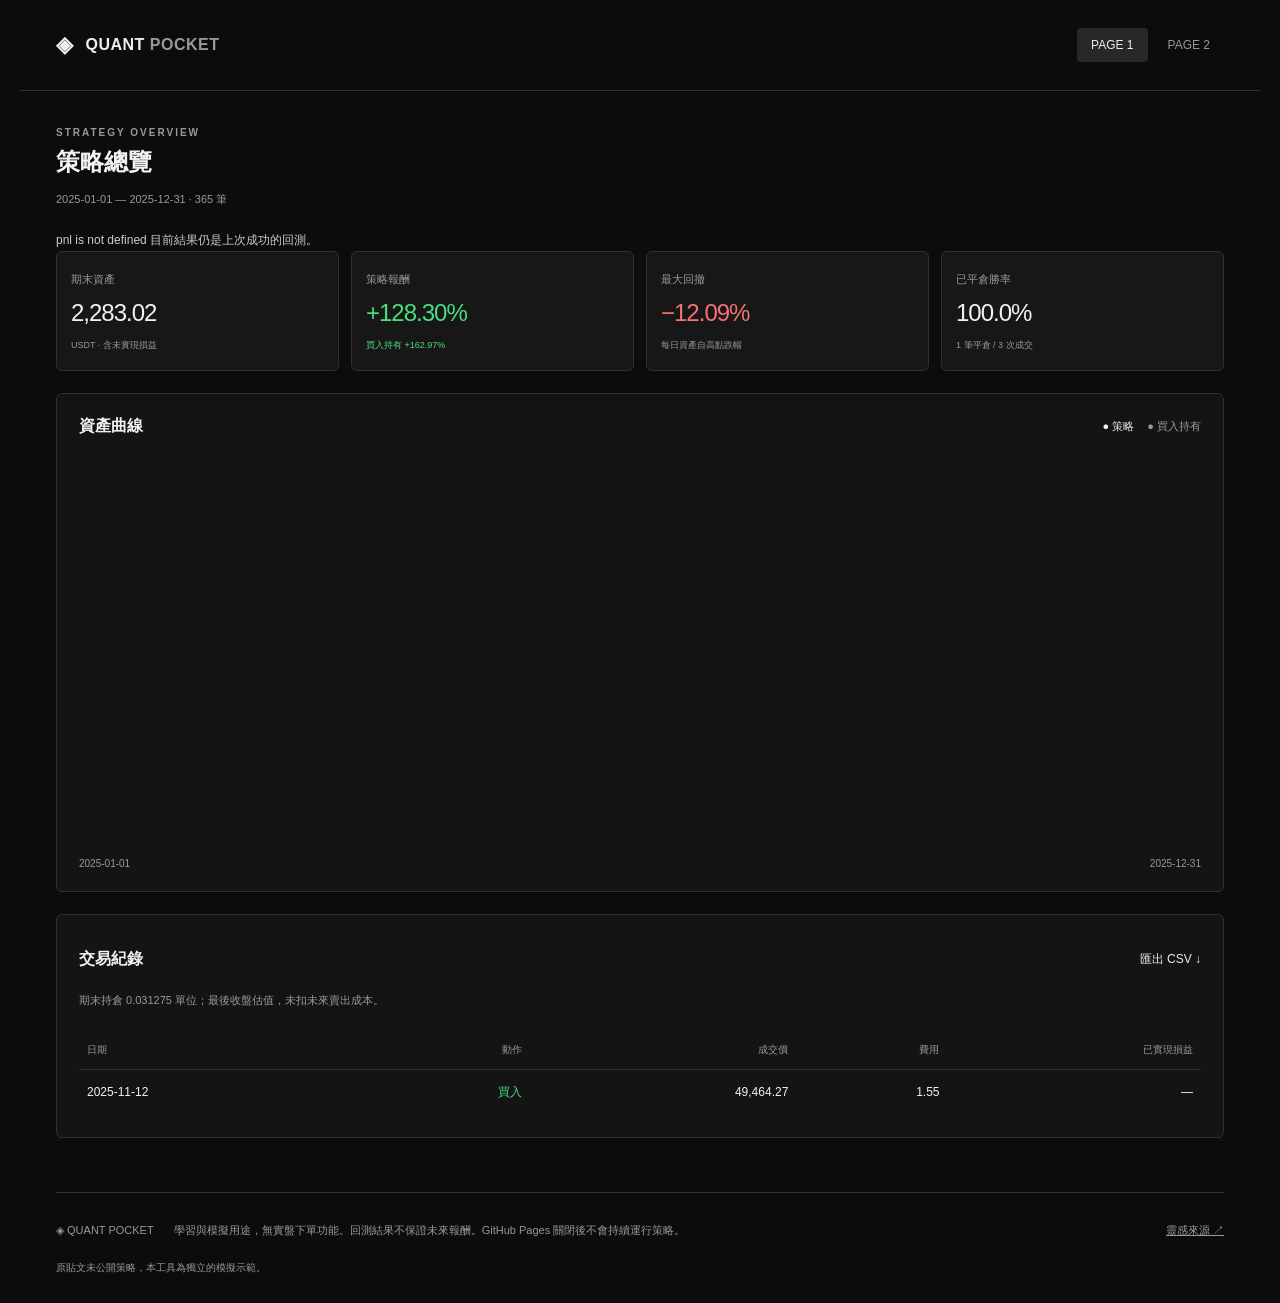
==== index.html @ 45d601e4 "fix" ====
<!doctype html>
<html lang="zh-Hant"><head><meta charset="utf-8"><meta name="viewport" content="width=device-width,initial-scale=1"><meta name="theme-color" content="#101916"><title>Quant Pocket｜口袋量化</title><link rel="stylesheet" href="style.css"><script defer src="engine.js"></script><script defer src="app.js"></script><script defer src="scanner.js"></script></head>
<body><header><a class="brand" href="./">◈ <span>QUANT<span class="muted"> POCKET</span></span></a><nav class="page-nav" aria-label="頁面導覽"><a href="#page1" id="nav-page1" aria-current="page">PAGE 1</a><a href="#page2" id="nav-page2">PAGE 2</a></nav></header><main><div class="workspace" id="page1"><section class="results" aria-label="回測結果"><div class="result-heading"><div><span class="eyebrow">STRATEGY OVERVIEW</span><h2>策略總覽</h2></div></div><p id="period" class="muted"></p><p id="error" role="alert"></p><div class="metrics"><article><span>期末資產</span><strong id="equity">—</strong><small>USDT · 含未實現損益</small></article><article><span>策略報酬</span><strong id="return">—</strong><small id="benchmark">持有報酬 —</small></article><article><span>最大回撤</span><strong id="drawdown">—</strong><small>每日資產自高點跌幅</small></article><article><span>已平倉勝率</span><strong id="winrate">—</strong><small id="tradecount">—</small></article></div><div class="panel chart-panel"><div class="section-title"><h2>資產曲線</h2><span class="legend">● 策略 <span class="muted">● 買入持有</span></span></div><svg id="chart" viewBox="0 0 800 280" role="img" aria-label="策略與買入持有資產比較"></svg><div class="chart-foot"><span id="startdate"></span><span id="enddate"></span></div></div><div class="panel trades-panel"><div class="section-title"><h2>交易紀錄</h2><button id="export" class="text-button">匯出 CSV ↓</button></div><p class="hint" id="position"></p><div class="table-scroll"><table><thead><tr><th>日期</th><th>動作</th><th>成交價</th><th>費用</th><th>已實現損益</th></tr></thead><tbody id="trades"></tbody></table></div></div></section></div><section id="page2" class="page-two" aria-label="策略監控" hidden><div class="panel monitor-panel"><div class="section-title"><h2>策略資訊</h2><span>PANEL 01</span></div><p class="hint" id="stats-period"></p><div class="metrics info-metrics"><article><span>累積盈虧</span><strong id="total-pnl">—</strong><small>USDT · 含未實現損益</small></article><article><span>策略勝率</span><strong id="strategy-winrate">—</strong><small id="closed-count">已平倉交易</small></article></div><p class="hint" id="realized-pnl"></p><div class="tp-grid"><article class="tp-card"><span>TP1 觸及率 · 2R</span><strong id="tp1">—</strong><small id="tp1-count">—</small><div class="tp-track"></div></article><article class="tp-card"><span>TP2 觸及率 · 3R</span><strong id="tp2">—</strong><small id="tp2-count">—</small><div class="tp-track"></div></article><article class="tp-card"><span>TP3 觸及率 · 4R</span><strong id="tp3">—</strong><small id="tp3-count">—</small><div class="tp-track"></div></article><article class="tp-card"><span>TP4 觸及率 · 5R</span><strong id="tp4">—</strong><small id="tp4-count">—</small><div class="tp-track"></div></article></div><p class="hint">合成示範回測 · 1R = 入場價的 2%。觸及率以已平倉交易為分母、持倉期間收盤價判定，為獨立觀察指標，不執行分批止盈或停損。</p></div><div class="panel monitor-panel"><div class="section-title"><h2>符合訊號的幣種</h2><button id="scan" class="text-button">重新掃描 ↻</button></div><p class="hint" id="scan-status" role="status">等待掃描 Binance USDT 永續合約</p><div class="signal-head"><span>幣種 / 方向</span><span>訊號時間</span><span>參考價格</span></div><div id="signals" class="empty-signals">正在等待掃描。</div><p class="hint">24 小時成交額前 20 名 · 日線 · 最新已收盤 K 線向上交叉。只讀取公開行情，不會下單。</p></div></section><footer><span>◈ QUANT POCKET</span><p>學習與模擬用途，無實盤下單功能。回測結果不保證未來報酬。GitHub Pages 關閉後不會持續運行策略。</p><a href="https://www.threads.com/@cengwei0529/post/DULY5-RD6R3" target="_blank" rel="noopener noreferrer">靈感來源 ↗</a><span>原貼文未公開策略，本工具為獨立的模擬示範。</span></footer></main></body></html>
---- style.css ----
:root{color-scheme:dark;--bg:#0c0c0c;--panel:#141414;--border:#303030;--text:#f2f2f2;--muted:#999999;--accent:#eeeeee;--profit:#4ade80;--loss:#f87171}*{box-sizing:border-box}body{margin:0;background:var(--bg);color:var(--text);font:14px 'DM Sans','Noto Sans TC',sans-serif}header{max-width:1240px;margin:auto;padding:28px 36px;display:flex;justify-content:space-between;border-bottom:1px solid var(--border);align-items:center}.brand{color:var(--accent);text-decoration:none;font-size:22px;display:flex;gap:12px;align-items:center;font-weight:700;letter-spacing:1px}.brand span{font-size:16px}.muted{color:var(--muted)}.badge{border:1px solid #404040;border-radius:30px;padding:6px 12px;font-size:11px;color:var(--accent);white-space:nowrap}main{max-width:1240px;margin:auto;padding:0 36px}.intro{padding:48px 0 36px}.eyebrow{font-size:10px;letter-spacing:2px;color:var(--accent);font-weight:600}h1{font-size:40px;line-height:1.4;letter-spacing:-1px;margin:14px 0}h1 br{display:none}.accent{color:var(--accent)}p{line-height:1.8}.intro p{color:var(--muted);margin:8px 0}.workspace{display:grid;grid-template-columns:minmax(0,1fr);gap:24px;align-items:start}.panel{background:var(--panel);border:1px solid var(--border);border-radius:14px}.settings{padding:22px}.section-title{display:flex;justify-content:space-between;align-items:center;gap:8px;margin-bottom:20px}h2{font-size:16px;margin:0;font-weight:600}.section-title>span{font-size:10px;color:var(--muted)}label{display:block;font-size:12px;color:#bbbbbb;margin-bottom:18px}input,select{width:100%;background:#111111;color:var(--text);border:1px solid #444444;border-radius:7px;padding:12px 10px;font:inherit;font-size:16px;margin-top:9px;min-height:46px}input:focus,select:focus,button:focus-visible,summary:focus-visible{outline:2px solid var(--accent);outline-offset:3px}.two{display:grid;grid-template-columns:1fr 1fr;gap:12px}button,.file-button,summary{cursor:pointer}button{font-family:inherit}.primary{width:100%;display:flex;justify-content:space-between;background:var(--accent);border:0;padding:15px;border-radius:8px;font-size:14px;font-weight:700;color:#111111}.primary:hover{background:#ffffff}.text-button{background:transparent;border:0;color:var(--accent);padding:12px 0;font-size:12px;min-height:44px}.file-row{display:flex;align-items:center;justify-content:space-between;gap:6px;margin-top:-8px}.file-button{margin:0;padding:12px 7px;border:1px dashed #555555;border-radius:6px;font-size:12px;color:var(--accent);position:relative}.file-button input{position:absolute;inset:0;opacity:0;margin:0;cursor:pointer}.hint{font-size:11px;color:var(--muted);margin:10px 0 20px}details{border-top:1px solid var(--border);padding-top:18px;margin-top:10px;font-size:12px;color:var(--muted)}summary{color:#dddddd;min-height:30px}#error{color:#cccccc;font-size:12px;margin:10px 0 0}.result-heading{display:flex;justify-content:space-between;align-items:center}.result-heading h2{font-size:24px;margin-top:7px}#period{font-size:11px;margin:12px 0 20px}.metrics{display:grid;grid-template-columns:repeat(4,minmax(0,1fr));gap:12px;margin-bottom:22px}.metrics article{padding:18px 14px;border:1px solid var(--border);border-radius:10px;background:#171717}.metrics article>span{font-size:11px;color:var(--muted)}strong{display:block;font-size:24px;letter-spacing:-1px;font-weight:500;margin:12px 0 8px;font-variant-numeric:tabular-nums}small{font-size:9px;color:var(--muted)}.positive{color:var(--profit)}.negative{color:var(--loss)}.chart-panel,.trades-panel{padding:22px;margin-bottom:22px}.legend{color:var(--accent)!important;letter-spacing:0;font-size:11px!important}.legend .muted{margin-left:10px}svg{width:100%;height:auto;overflow:visible;display:block}.chart-foot{display:flex;justify-content:space-between;color:var(--muted);font-size:10px;margin:8px 0 0}.table-scroll{overflow:auto;max-height:340px}table{width:100%;border-collapse:collapse;white-space:nowrap;text-align:right;font-size:12px}th{color:var(--muted);font-weight:400;font-size:10px;padding:12px 8px;background:var(--panel);position:sticky;top:0}td{border-top:1px solid var(--border);padding:14px 8px;font-variant-numeric:tabular-nums}th:first-child,td:first-child{text-align:left}.trades-panel .section-title{margin-bottom:0}footer{border-top:1px solid var(--border);margin-top:32px;padding:28px 0;color:var(--muted);font-size:11px;display:flex;gap:20px;align-items:center;flex-wrap:wrap}footer p{flex:1;min-width:240px;margin:0}footer a{color:var(--muted)}footer>span:last-child{width:100%;font-size:10px}@media(min-width:1000px){.settings{position:sticky;top:20px}}@media(max-width:1000px){.workspace{grid-template-columns:minmax(0,1fr)}.metrics{grid-template-columns:1fr 1fr}}@media(max-width:700px){header{padding:20px}main{padding:0 20px}.intro{padding:32px 0 24px}h1{font-size:30px}h1 br{display:block}.workspace{grid-template-columns:1fr;gap:28px}.settings{padding:20px}.intro p{font-size:12px}.metrics{gap:10px}.metrics article{padding:16px}.metrics strong{font-size:28px}.chart-panel,.trades-panel{padding:18px}.brand{font-size:20px}.brand span{font-size:13px}footer{gap:12px}small{font-size:10px}}

.workspace{margin-top:32px}

[hidden]{display:none!important}.page-nav{display:flex;gap:6px}.page-nav a{padding:10px 14px;color:var(--muted);text-decoration:none;border-radius:7px;font-size:12px;white-space:nowrap}.page-nav a[aria-current="page"]{background:#282828;color:var(--accent)}.page-two{margin-top:32px;display:grid;gap:24px}.monitor-panel{padding:24px}.info-metrics{grid-template-columns:1fr 1fr;margin-bottom:8px}.info-metrics strong{font-size:32px}.tp-grid{display:grid;grid-template-columns:repeat(4,minmax(0,1fr));gap:16px;margin-top:24px}.tp-card{padding:16px;background:#111111;border:1px solid var(--border);border-radius:9px}.tp-card>span{font-size:12px;color:var(--muted)}.tp-card small{font-size:11px}.tp-track{height:4px;background:#333333;border-radius:9px;margin-top:18px}.signal-head{display:grid;grid-template-columns:1fr 1fr 1fr;gap:12px;color:var(--muted);font-size:11px;border-block:1px solid var(--border);padding:16px 0}.signal-head span:last-child{text-align:right}.empty-signals{text-align:center;padding:32px 12px}.signal-icon{font-size:40px;color:var(--accent)}.empty-signals h3{font-size:15px;font-weight:500}.empty-signals p{font-size:12px;color:var(--muted)}@media(max-width:700px){header{gap:8px;flex-wrap:wrap}.page-nav a{padding:10px}.monitor-panel{padding:18px}.tp-grid{grid-template-columns:1fr 1fr;gap:10px}.info-metrics strong{font-size:26px}}

.signal-row{display:grid;grid-template-columns:1fr 1fr 1fr;gap:12px;padding:18px 0;border-bottom:1px solid var(--border);font-size:12px;text-align:left}.signal-row>span:last-child{text-align:right}.signal-row small{display:block;margin-top:6px}.text-button:disabled{opacity:.5;cursor:wait}

.panel,.metrics article,.tp-card{border-radius:6px}.page-nav a{border-radius:4px}.brand{letter-spacing:.5px}.eyebrow{color:var(--muted)}.signal-row .positive{color:var(--profit)}.signal-row .negative{color:var(--loss)}
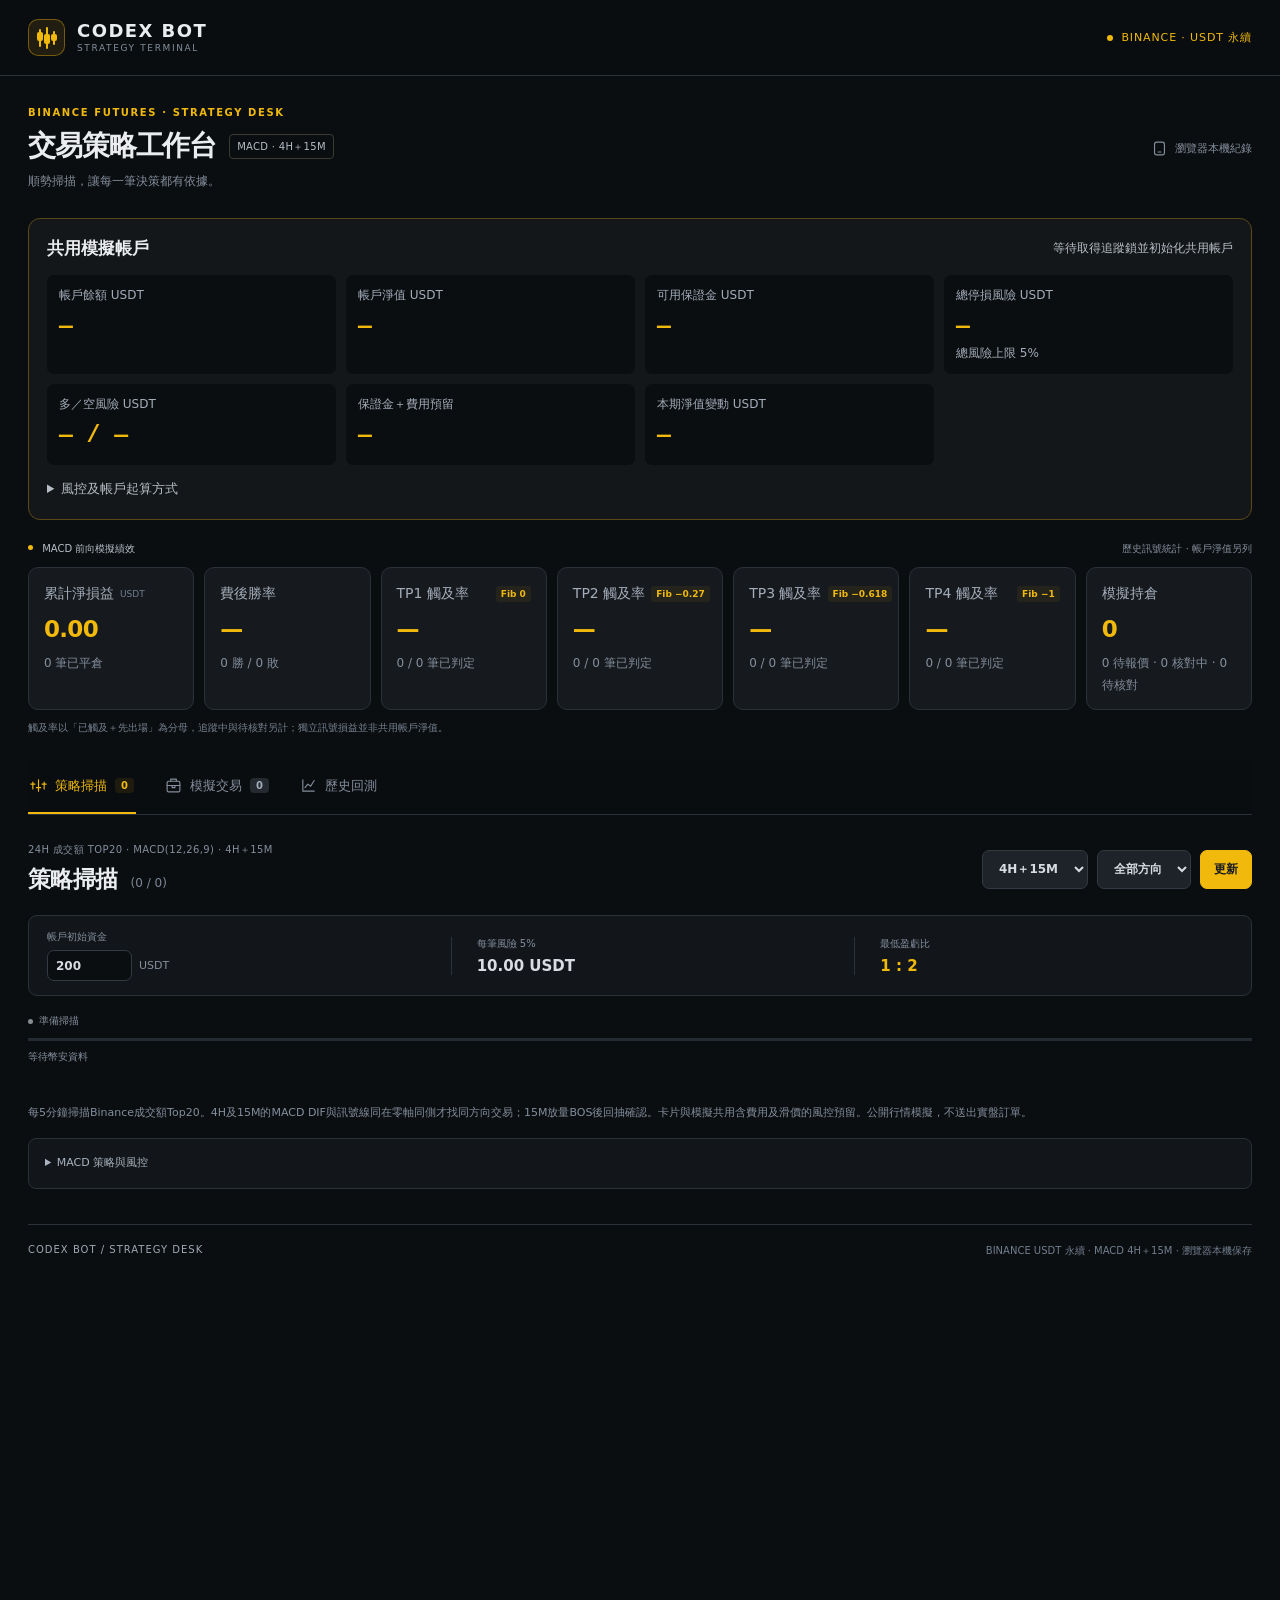
==== commit 340ec956: "fixxxxx" ====
--- a/index.html
+++ b/index.html
@@ -1,3 +1,13 @@
 <!doctype html>
-<html lang="zh-Hant"><head><meta charset="utf-8"><meta name="viewport" content="width=device-width,initial-scale=1"><meta name="theme-color" content="#101916"><title>Quant Pocket｜口袋量化</title><link rel="stylesheet" href="style.css"><script defer src="engine.js"></script><script defer src="app.js"></script><script defer src="scanner.js"></script></head>
-<body><header><a class="brand" href="./">◈ <span>QUANT<span class="muted"> POCKET</span></span></a><nav class="page-nav" aria-label="頁面導覽"><a href="#page1" id="nav-page1" aria-current="page">PAGE 1</a><a href="#page2" id="nav-page2">PAGE 2</a></nav></header><main><div class="workspace" id="page1"><section class="results" aria-label="回測結果"><div class="result-heading"><div><span class="eyebrow">STRATEGY OVERVIEW</span><h2>策略總覽</h2></div></div><p id="period" class="muted"></p><p id="error" role="alert"></p><div class="metrics"><article><span>期末資產</span><strong id="equity">—</strong><small>USDT · 含未實現損益</small></article><article><span>策略報酬</span><strong id="return">—</strong><small id="benchmark">持有報酬 —</small></article><article><span>最大回撤</span><strong id="drawdown">—</strong><small>每日資產自高點跌幅</small></article><article><span>已平倉勝率</span><strong id="winrate">—</strong><small id="tradecount">—</small></article></div><div class="panel chart-panel"><div class="section-title"><h2>資產曲線</h2><span class="legend">● 策略 <span class="muted">● 買入持有</span></span></div><svg id="chart" viewBox="0 0 800 280" role="img" aria-label="策略與買入持有資產比較"></svg><div class="chart-foot"><span id="startdate"></span><span id="enddate"></span></div></div><div class="panel trades-panel"><div class="section-title"><h2>交易紀錄</h2><button id="export" class="text-button">匯出 CSV ↓</button></div><p class="hint" id="position"></p><div class="table-scroll"><table><thead><tr><th>日期</th><th>動作</th><th>成交價</th><th>費用</th><th>已實現損益</th></tr></thead><tbody id="trades"></tbody></table></div></div></section></div><section id="page2" class="page-two" aria-label="策略監控" hidden><div class="panel monitor-panel"><div class="section-title"><h2>策略資訊</h2><span>PANEL 01</span></div><p class="hint" id="stats-period"></p><div class="metrics info-metrics"><article><span>累積盈虧</span><strong id="total-pnl">—</strong><small>USDT · 含未實現損益</small></article><article><span>策略勝率</span><strong id="strategy-winrate">—</strong><small id="closed-count">已平倉交易</small></article></div><p class="hint" id="realized-pnl"></p><div class="tp-grid"><article class="tp-card"><span>TP1 觸及率 · 2R</span><strong id="tp1">—</strong><small id="tp1-count">—</small><div class="tp-track"></div></article><article class="tp-card"><span>TP2 觸及率 · 3R</span><strong id="tp2">—</strong><small id="tp2-count">—</small><div class="tp-track"></div></article><article class="tp-card"><span>TP3 觸及率 · 4R</span><strong id="tp3">—</strong><small id="tp3-count">—</small><div class="tp-track"></div></article><article class="tp-card"><span>TP4 觸及率 · 5R</span><strong id="tp4">—</strong><small id="tp4-count">—</small><div class="tp-track"></div></article></div><p class="hint">合成示範回測 · 1R = 入場價的 2%。觸及率以已平倉交易為分母、持倉期間收盤價判定，為獨立觀察指標，不執行分批止盈或停損。</p></div><div class="panel monitor-panel"><div class="section-title"><h2>符合訊號的幣種</h2><button id="scan" class="text-button">重新掃描 ↻</button></div><p class="hint" id="scan-status" role="status">等待掃描 Binance USDT 永續合約</p><div class="signal-head"><span>幣種 / 方向</span><span>訊號時間</span><span>參考價格</span></div><div id="signals" class="empty-signals">正在等待掃描。</div><p class="hint">24 小時成交額前 20 名 · 日線 · 最新已收盤 K 線向上交叉。只讀取公開行情，不會下單。</p></div></section><footer><span>◈ QUANT POCKET</span><p>學習與模擬用途，無實盤下單功能。回測結果不保證未來報酬。GitHub Pages 關閉後不會持續運行策略。</p><a href="https://www.threads.com/@cengwei0529/post/DULY5-RD6R3" target="_blank" rel="noopener noreferrer">靈感來源 ↗</a><span>原貼文未公開策略，本工具為獨立的模擬示範。</span></footer></main></body></html>
+<html lang="zh-Hant">
+<head>
+  <meta charset="utf-8">
+  <meta name="viewport" content="width=device-width, initial-scale=1">
+  <meta http-equiv="refresh" content="0; url=site/index.html">
+  <title>Codex Bot</title>
+  <link rel="icon" type="image/svg+xml" href="site/favicon.svg?v=1">
+</head>
+<body>
+  <a href="site/index.html">開啟網站</a>
+</body>
+</html>
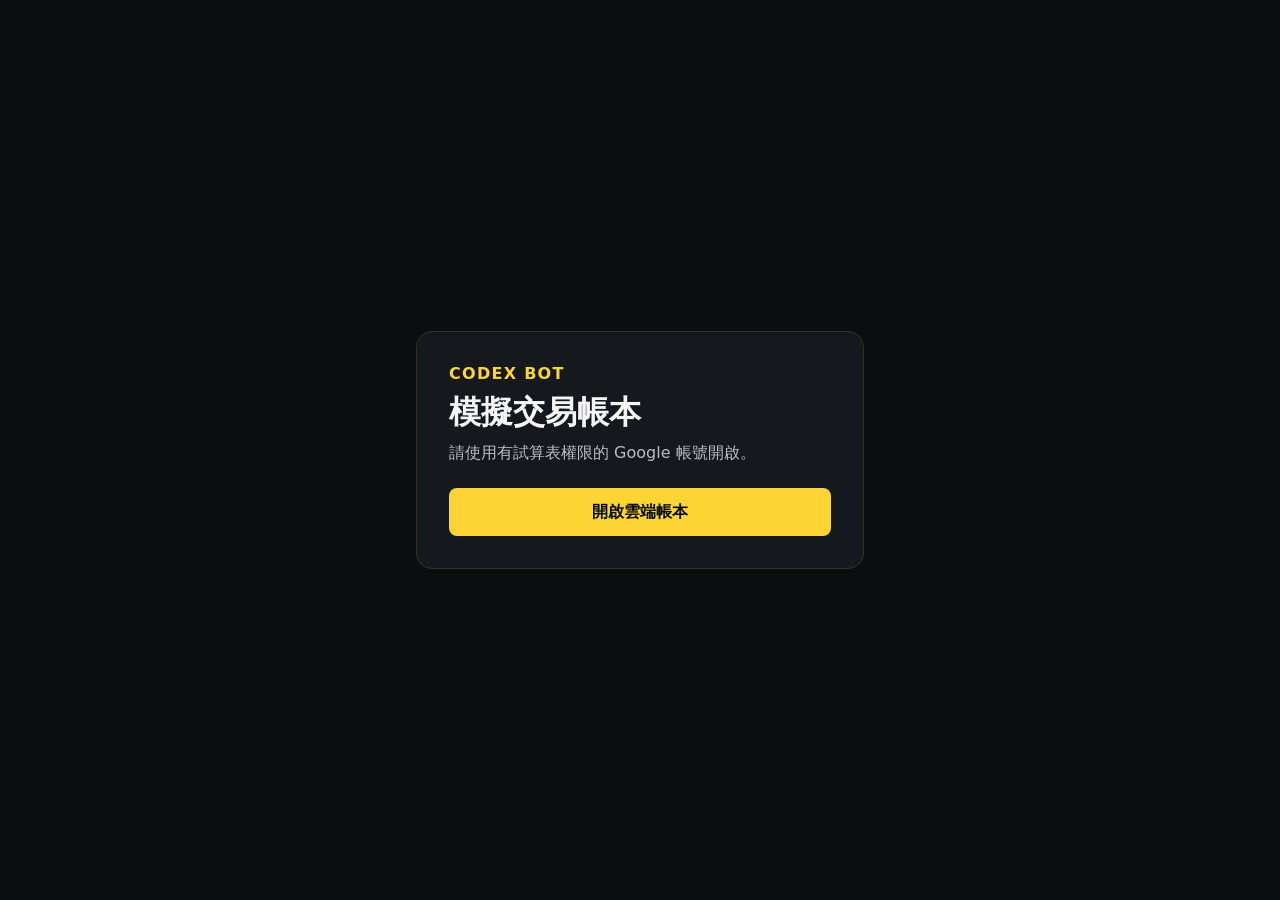
==== commit 132576f9: "new test" ====
--- a/index.html
+++ b/index.html
@@ -3,11 +3,54 @@
 <head>
   <meta charset="utf-8">
   <meta name="viewport" content="width=device-width, initial-scale=1">
-  <meta http-equiv="refresh" content="0; url=site/index.html">
-  <title>Codex Bot</title>
-  <link rel="icon" type="image/svg+xml" href="site/favicon.svg?v=1">
+  <title>Codex Bot｜模擬交易帳本</title>
+  <style>
+    :root {
+      color-scheme: dark;
+      font-family: system-ui, sans-serif;
+      background: #0b0e11;
+      color: #f5f5f5;
+    }
+    body {
+      min-height: 100svh;
+      margin: 0;
+      padding: 1.25rem;
+      box-sizing: border-box;
+      display: grid;
+      place-items: center;
+    }
+    main {
+      box-sizing: border-box;
+      width: min(100%, 28rem);
+      padding: 2rem;
+      border: 1px solid #38331d;
+      border-radius: 1rem;
+      background: #15191d;
+    }
+    .brand { color: #fcd535; font-weight: 700; letter-spacing: .08em; }
+    h1 { margin: .5rem 0; }
+    p { margin: 0; color: #b8bdc5; }
+    a {
+      display: block;
+      margin-top: 1.5rem;
+      padding: .85rem 1rem;
+      border-radius: .5rem;
+      background: #fcd535;
+      color: #0b0e11;
+      font-weight: 700;
+      text-align: center;
+      text-decoration: none;
+    }
+    a:hover { background: #ffe066; }
+    a:focus-visible { outline: 2px solid white; outline-offset: 4px; }
+  </style>
 </head>
 <body>
-  <a href="site/index.html">開啟網站</a>
+  <main>
+    <p class="brand">CODEX BOT</p>
+    <h1>模擬交易帳本</h1>
+    <p>請使用有試算表權限的 Google 帳號開啟。</p>
+    <a href="https://docs.google.com/spreadsheets/d/1IQA62q7jnxAuP8TYZj9KGnevfkuIpkaqLxsRMj3zBZE/edit?gid=64100#gid=64100">開啟雲端帳本</a>
+  </main>
 </body>
-</html>+</html>
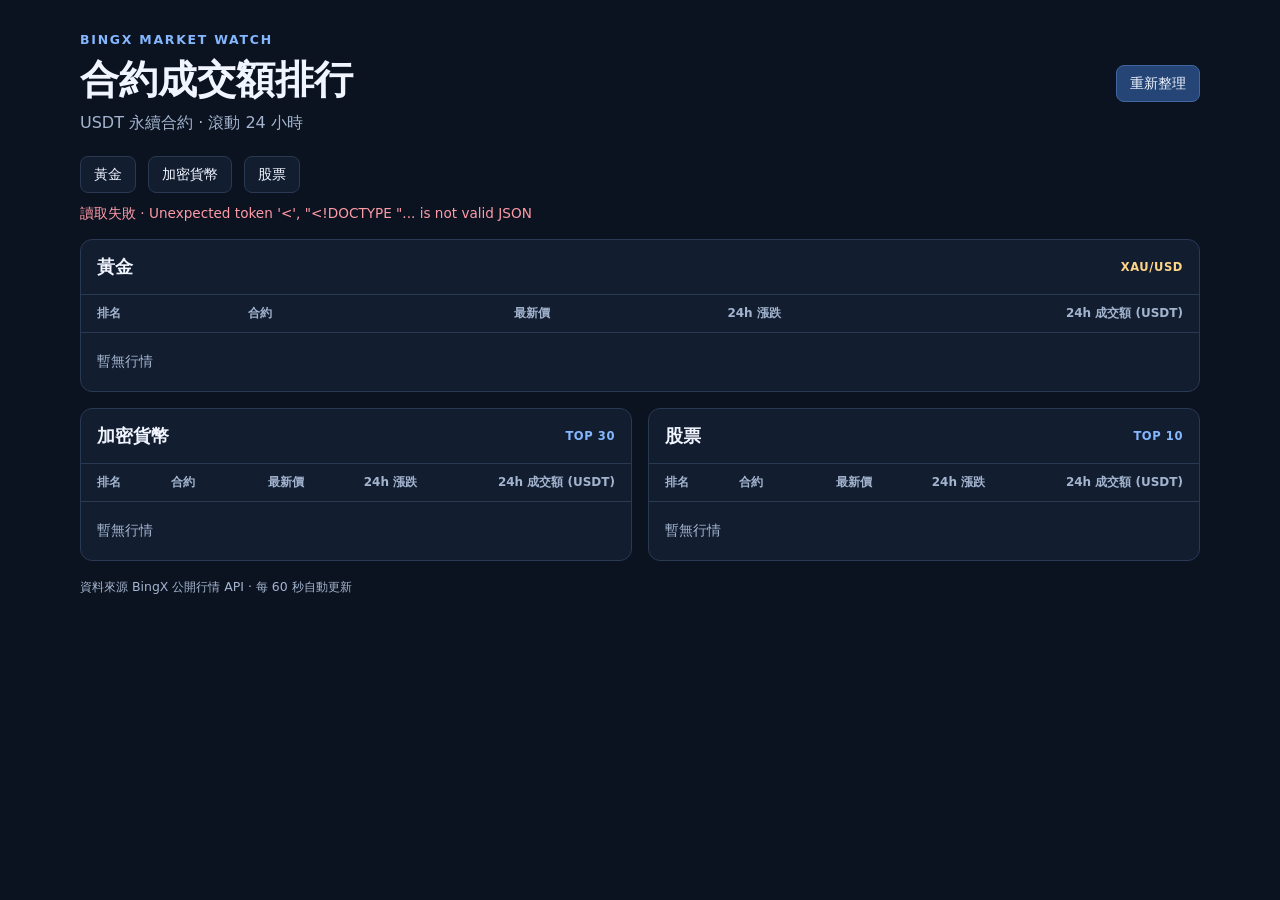
==== commit 08e6dca5: "new" ====
--- a/index.html
+++ b/index.html
@@ -3,54 +3,203 @@
 <head>
   <meta charset="utf-8">
   <meta name="viewport" content="width=device-width, initial-scale=1">
-  <title>Codex Bot｜模擬交易帳本</title>
+  <title>BingX｜合約成交額排行</title>
   <style>
     :root {
       color-scheme: dark;
-      font-family: system-ui, sans-serif;
-      background: #0b0e11;
-      color: #f5f5f5;
-    }
-    body {
-      min-height: 100svh;
-      margin: 0;
-      padding: 1.25rem;
-      box-sizing: border-box;
-      display: grid;
-      place-items: center;
-    }
-    main {
-      box-sizing: border-box;
-      width: min(100%, 28rem);
-      padding: 2rem;
-      border: 1px solid #38331d;
-      border-radius: 1rem;
-      background: #15191d;
-    }
-    .brand { color: #fcd535; font-weight: 700; letter-spacing: .08em; }
-    h1 { margin: .5rem 0; }
-    p { margin: 0; color: #b8bdc5; }
-    a {
-      display: block;
-      margin-top: 1.5rem;
-      padding: .85rem 1rem;
-      border-radius: .5rem;
-      background: #fcd535;
-      color: #0b0e11;
-      font-weight: 700;
-      text-align: center;
+      font-family: system-ui, "Microsoft JhengHei", sans-serif;
+      background: #0b1220;
+      color: #f0f5ff;
+      --panel: #121d30;
+      --line: #2a3952;
+      --muted: #a3b4ce;
+      --accent: #85b7ff;
+      --up: #67e2ad;
+      --down: #ff9ba7;
+    }
+    * { box-sizing: border-box; }
+    body { margin: 0; }
+    main { width: min(100% - 32px, 1120px); margin: 0 auto; padding: 32px 0 48px; }
+    header, .section-head, nav { display: flex; align-items: center; gap: 12px; flex-wrap: wrap; }
+    header, .section-head { justify-content: space-between; }
+    .brand { color: var(--accent); font-size: .78rem; font-weight: 800; letter-spacing: .14em; }
+    h1 { margin: 6px 0; font-size: clamp(1.65rem, 5vw, 2.45rem); }
+    h2 { margin: 0; font-size: 1.12rem; }
+    p { margin: 0; }
+    .muted, th { color: var(--muted); }
+    button, nav a {
+      border: 1px solid var(--line);
+      border-radius: 8px;
+      background: var(--panel);
+      color: inherit;
+      padding: 8px 13px;
       text-decoration: none;
-    }
-    a:hover { background: #ffe066; }
-    a:focus-visible { outline: 2px solid white; outline-offset: 4px; }
+      font: inherit;
+      font-size: .88rem;
+    }
+    button { cursor: pointer; background: #244576; border-color: #4266a0; }
+    button:hover, nav a:hover { border-color: var(--accent); }
+    button:disabled { opacity: .65; cursor: wait; }
+    nav { margin: 22px 0 12px; }
+    #status { min-height: 1.5em; font-size: .85rem; }
+    #status.error { color: var(--down); }
+    .boards { display: grid; gap: 16px; margin-top: 14px; }
+    section { min-width: 0; background: var(--panel); border: 1px solid var(--line); border-radius: 12px; }
+    .section-head { padding: 15px 16px; border-bottom: 1px solid var(--line); }
+    .badge { font-size: .72rem; font-weight: 700; color: var(--accent); letter-spacing: .05em; }
+    #gold .badge { color: #ffd588; }
+    .scroll { overflow-x: auto; }
+    table { width: 100%; border-collapse: collapse; font-variant-numeric: tabular-nums; white-space: nowrap; }
+    th, td { padding: 10px clamp(7px, 2vw, 16px); text-align: right; }
+    th { font-size: .75rem; font-weight: 600; }
+    td { font-size: .86rem; border-top: 1px solid var(--line); }
+    tbody tr:hover { background: #1b2a42; }
+    th:first-child, td:first-child, th:nth-child(2), td:nth-child(2) { text-align: left; }
+    td:first-child { color: var(--muted); width: 1%; }
+    td:nth-child(2), td:last-child { font-weight: 700; }
+    td small { display: block; margin-top: 2px; font-size: .7rem; font-weight: 400; color: var(--muted); }
+    td.empty { padding: 20px 16px; font-weight: 400; }
+    .up { color: var(--up); }
+    .down { color: var(--down); }
+    footer { margin-top: 18px; font-size: .78rem; color: var(--muted); }
+    @media (min-width: 1050px) {
+      .boards { grid-template-columns: 1fr 1fr; align-items: start; }
+      #gold { grid-column: 1 / -1; }
+    }
   </style>
 </head>
 <body>
   <main>
-    <p class="brand">CODEX BOT</p>
-    <h1>模擬交易帳本</h1>
-    <p>請使用有試算表權限的 Google 帳號開啟。</p>
-    <a href="https://docs.google.com/spreadsheets/d/1IQA62q7jnxAuP8TYZj9KGnevfkuIpkaqLxsRMj3zBZE/edit?gid=64100#gid=64100">開啟雲端帳本</a>
+    <header>
+      <div>
+        <div class="brand">BINGX MARKET WATCH</div>
+        <h1>合約成交額排行</h1>
+        <p class="muted">USDT 永續合約 · 滾動 24 小時</p>
+      </div>
+      <button id="refresh" type="button">重新整理</button>
+    </header>
+    <nav aria-label="榜單導覽">
+      <a href="#gold">黃金</a>
+      <a href="#crypto">加密貨幣</a>
+      <a href="#stocks">股票</a>
+    </nav>
+    <p id="status" class="muted" role="status">正在連線 BingX…</p>
+    <div id="boards" class="boards"></div>
+    <footer>資料來源 BingX 公開行情 API · 每 60 秒自動更新</footer>
   </main>
+
+  <script>
+    const markets = [
+      { id: 'gold', label: '黃金', badge: 'XAU/USD', limit: 1 },
+      { id: 'crypto', label: '加密貨幣', badge: 'TOP 30', limit: 30 },
+      { id: 'stocks', label: '股票', badge: 'TOP 10', limit: 10 },
+    ];
+    const goldSymbol = 'NCCOGOLD2USD-USDT';
+    const status = document.querySelector('#status');
+    const refreshButton = document.querySelector('#refresh');
+    const amountFormat = new Intl.NumberFormat('zh-TW', { maximumFractionDigits: 2 });
+    const priceFormat = new Intl.NumberFormat('zh-TW', { maximumSignificantDigits: 10 });
+    const changeFormat = new Intl.NumberFormat('zh-TW', {
+      style: 'percent', signDisplay: 'exceptZero', minimumFractionDigits: 2, maximumFractionDigits: 2,
+    });
+    const timeFormat = new Intl.DateTimeFormat('zh-TW', { timeStyle: 'medium' });
+    let lastUpdate;
+
+    for (const { id, label, badge } of markets) {
+      document.querySelector('#boards').insertAdjacentHTML('beforeend', `
+        <section id="${id}" aria-labelledby="${id}-title">
+          <div class="section-head"><h2 id="${id}-title">${label}</h2><span class="badge">${badge}</span></div>
+          <div class="scroll" tabindex="0" role="region" aria-labelledby="${id}-title">
+            <table aria-labelledby="${id}-title">
+              <thead><tr><th scope="col">排名</th><th scope="col">合約</th><th scope="col">最新價</th><th scope="col">24h 漲跌</th><th scope="col" aria-sort="descending">24h 成交額 (USDT)</th></tr></thead>
+              <tbody><tr><td class="empty" colspan="5">等待行情…</td></tr></tbody>
+            </table>
+          </div>
+        </section>`);
+    }
+
+    function number(value) {
+      return value == null || String(value).trim() === '' ? NaN : Number(value);
+    }
+
+    function selectMarkets({ quotes, classifications }) {
+      const types = new Map(classifications.map(({ symbol, contractType }) => [symbol, contractType]));
+      const groups = { gold: [], crypto: [], stocks: [] };
+      for (const quote of quotes) {
+        const { symbol } = quote;
+        const turnover = number(quote.quoteVolume);
+        if (typeof symbol !== 'string' || !symbol.endsWith('-USDT') || !Number.isFinite(turnover) || turnover < 0) continue;
+
+        const type = types.get(symbol);
+        const row = { ...quote, turnover };
+        if (symbol === goldSymbol) groups.gold.push(row);
+        else if (type === 'nonCryptoStock') groups.stocks.push(row);
+        else if (!type && !/^(?:NCCO|NCFX|NCSK|NCSI)/.test(symbol)) groups.crypto.push(row);
+      }
+      return groups;
+    }
+
+    function renderMarket({ id, limit }, quotes) {
+      const body = document.querySelector(`#${id} tbody`);
+      body.replaceChildren();
+      const ranked = quotes.sort((a, b) => b.turnover - a.turnover || a.symbol.localeCompare(b.symbol)).slice(0, limit);
+      if (!ranked.length) {
+        const cell = body.insertRow().insertCell();
+        cell.colSpan = 5;
+        cell.className = 'empty';
+        cell.textContent = '目前沒有行情';
+      }
+
+      ranked.forEach((quote, index) => {
+        const row = body.insertRow();
+        const price = number(quote.lastPrice);
+        const change = number(quote.priceChangePercent);
+        const name = id === 'gold' ? 'XAU/USD' : quote.symbol.replace(/^NCSK(.+)2USD-USDT$/, '$1');
+        row.insertCell().textContent = index + 1;
+        const contract = row.insertCell();
+        contract.textContent = name;
+        if (name !== quote.symbol) {
+          const code = document.createElement('small');
+          code.textContent = quote.symbol;
+          contract.append(code);
+        }
+        row.insertCell().textContent = Number.isFinite(price) ? priceFormat.format(price) : '—';
+        const changeCell = row.insertCell();
+        changeCell.textContent = Number.isFinite(change) ? changeFormat.format(change / 100) : '—';
+        if (change > 0) changeCell.classList.add('up');
+        if (change < 0) changeCell.classList.add('down');
+        row.insertCell().textContent = amountFormat.format(quote.turnover);
+      });
+    }
+
+    async function refresh() {
+      if (refreshButton.disabled) return;
+      refreshButton.disabled = true;
+      status.classList.remove('error');
+      status.textContent = '正在更新 BingX 行情…';
+      try {
+        if (location.protocol === 'file:') throw new Error('請用 node serve.cjs 啟動，再開啟 http://127.0.0.1:8765/');
+        const response = await fetch('/api/markets');
+        const data = await response.json();
+        if (!response.ok) throw new Error(data.error || `HTTP ${response.status}`);
+        const groups = selectMarkets(data);
+        for (const market of markets) renderMarket(market, groups[market.id]);
+        lastUpdate = timeFormat.format(data.fetchedAt);
+        status.textContent = `最後更新 ${lastUpdate}`;
+      } catch (error) {
+        status.classList.add('error');
+        status.textContent = `讀取失敗 · ${error.message}${lastUpdate ? ` · 上次更新 ${lastUpdate}` : ''}`;
+        if (!lastUpdate) {
+          for (const cell of document.querySelectorAll('td.empty')) cell.textContent = '暫無行情';
+        }
+      } finally {
+        refreshButton.disabled = false;
+      }
+    }
+
+    refreshButton.addEventListener('click', refresh);
+    refresh();
+    if (location.protocol !== 'file:') setInterval(refresh, 60000);
+  </script>
 </body>
 </html>
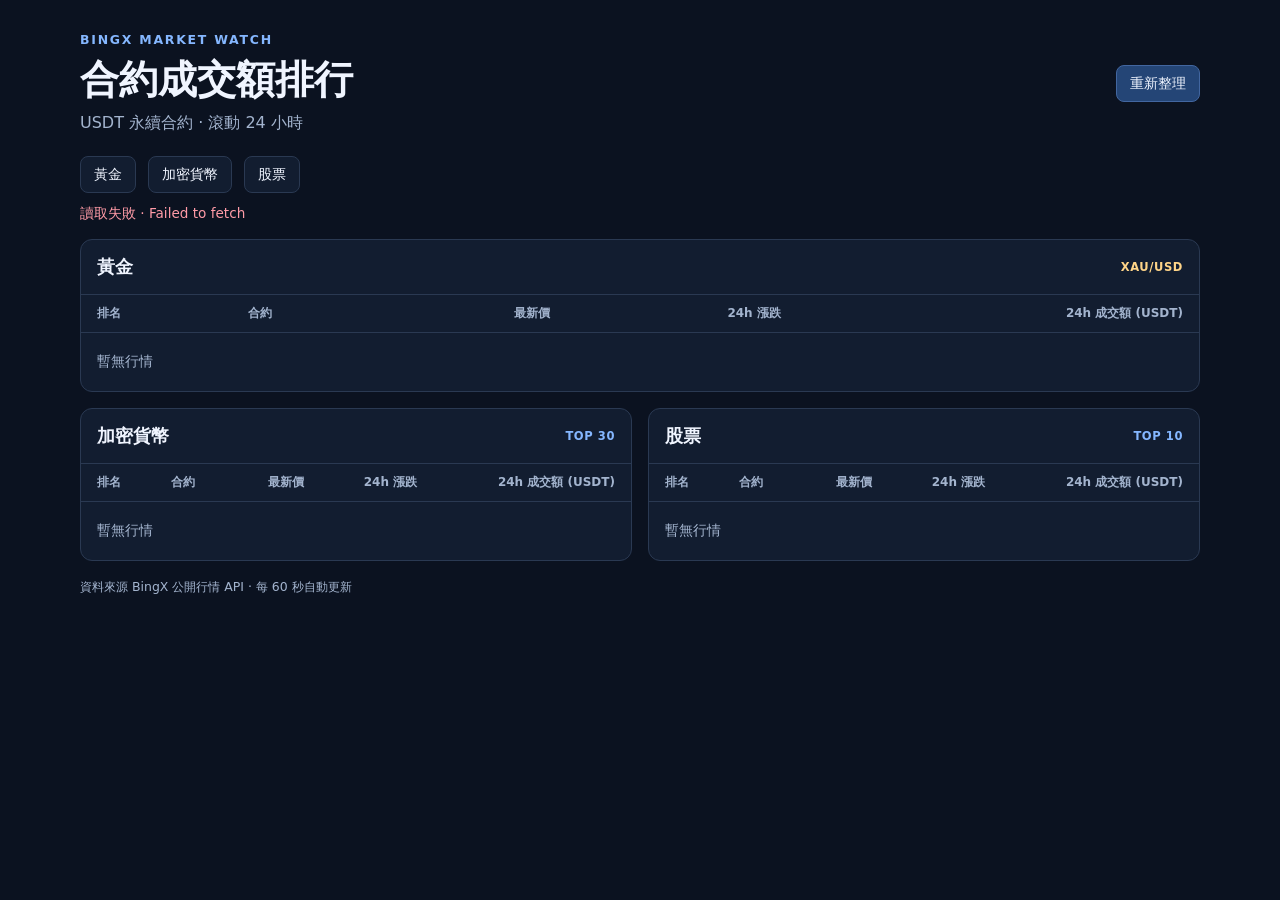
==== commit 514c3b47: "update index" ====
--- a/index.html
+++ b/index.html
@@ -178,8 +178,7 @@
       status.classList.remove('error');
       status.textContent = '正在更新 BingX 行情…';
       try {
-        if (location.protocol === 'file:') throw new Error('請用 node serve.cjs 啟動，再開啟 http://127.0.0.1:8765/');
-        const response = await fetch('/api/markets');
+        const response = await fetch('https://bingx-markets.ootdacc519.workers.dev/api/markets');
         const data = await response.json();
         if (!response.ok) throw new Error(data.error || `HTTP ${response.status}`);
         const groups = selectMarkets(data);
@@ -199,7 +198,7 @@
 
     refreshButton.addEventListener('click', refresh);
     refresh();
-    if (location.protocol !== 'file:') setInterval(refresh, 60000);
+    setInterval(refresh, 60000);
   </script>
 </body>
 </html>
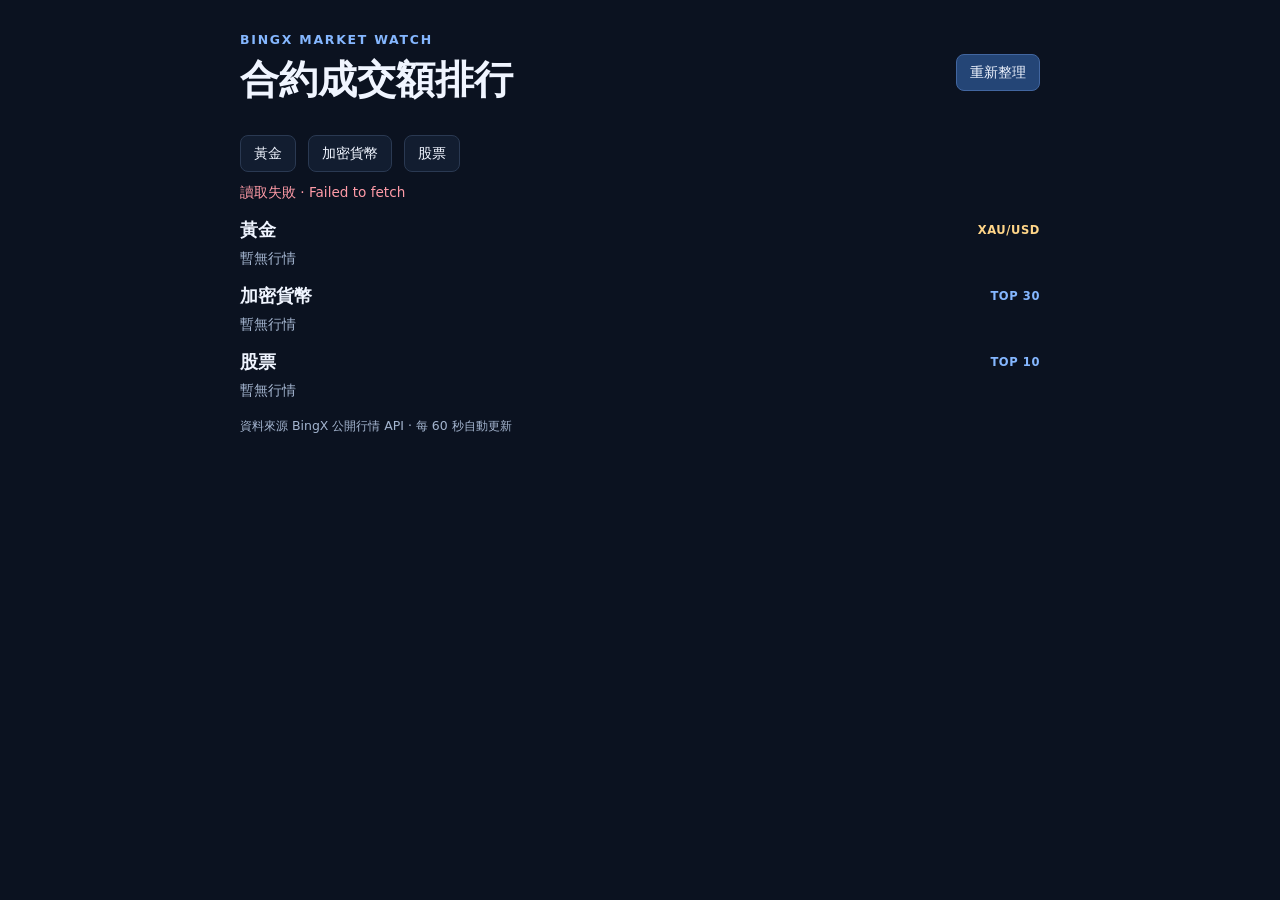
==== commit 1734081f: "fix index" ====
--- a/index.html
+++ b/index.html
@@ -19,14 +19,14 @@
     }
     * { box-sizing: border-box; }
     body { margin: 0; }
-    main { width: min(100% - 32px, 1120px); margin: 0 auto; padding: 32px 0 48px; }
+    main { width: min(100% - 24px, 800px); margin: 0 auto; padding: 32px 0 48px; }
     header, .section-head, nav { display: flex; align-items: center; gap: 12px; flex-wrap: wrap; }
     header, .section-head { justify-content: space-between; }
     .brand { color: var(--accent); font-size: .78rem; font-weight: 800; letter-spacing: .14em; }
     h1 { margin: 6px 0; font-size: clamp(1.65rem, 5vw, 2.45rem); }
     h2 { margin: 0; font-size: 1.12rem; }
     p { margin: 0; }
-    .muted, th { color: var(--muted); }
+    .muted { color: var(--muted); }
     button, nav a {
       border: 1px solid var(--line);
       border-radius: 8px;
@@ -44,28 +44,50 @@
     #status { min-height: 1.5em; font-size: .85rem; }
     #status.error { color: var(--down); }
     .boards { display: grid; gap: 16px; margin-top: 14px; }
-    section { min-width: 0; background: var(--panel); border: 1px solid var(--line); border-radius: 12px; }
-    .section-head { padding: 15px 16px; border-bottom: 1px solid var(--line); }
+    section { min-width: 0; }
+    .section-head { margin-bottom: 8px; }
     .badge { font-size: .72rem; font-weight: 700; color: var(--accent); letter-spacing: .05em; }
     #gold .badge { color: #ffd588; }
-    .scroll { overflow-x: auto; }
-    table { width: 100%; border-collapse: collapse; font-variant-numeric: tabular-nums; white-space: nowrap; }
-    th, td { padding: 10px clamp(7px, 2vw, 16px); text-align: right; }
-    th { font-size: .75rem; font-weight: 600; }
-    td { font-size: .86rem; border-top: 1px solid var(--line); }
-    tbody tr:hover { background: #1b2a42; }
-    th:first-child, td:first-child, th:nth-child(2), td:nth-child(2) { text-align: left; }
-    td:first-child { color: var(--muted); width: 1%; }
-    td:nth-child(2), td:last-child { font-weight: 700; }
-    td small { display: block; margin-top: 2px; font-size: .7rem; font-weight: 400; color: var(--muted); }
-    td.empty { padding: 20px 16px; font-weight: 400; }
+    .cards {
+      display: grid;
+      grid-template-columns: repeat(2, minmax(0, 1fr));
+      gap: 8px;
+      list-style: none;
+      margin: 0;
+      padding: 0;
+    }
+    .card {
+      min-width: 0;
+      padding: 8px 10px;
+      border: 1px solid var(--line);
+      border-radius: 10px;
+      background: var(--panel);
+      font-variant-numeric: tabular-nums;
+      line-height: 1.3;
+      overflow-wrap: anywhere;
+    }
+    .card-title {
+      display: flex;
+      align-items: baseline;
+      gap: 5px;
+      margin: 0;
+      font-size: .86rem;
+    }
+    .rank { flex: none; color: var(--accent); font-size: .71rem; }
+    .metrics { display: grid; gap: 2px; margin: 5px 0 0; }
+    .metrics > div {
+      display: flex;
+      flex-wrap: wrap;
+      justify-content: space-between;
+      align-items: baseline;
+      gap: 0 5px;
+    }
+    .metrics dt { color: var(--muted); font-size: .68rem; }
+    .metrics dd { min-width: 0; margin: 0 0 0 auto; text-align: right; font-size: .78rem; font-weight: 650; }
+    .empty { color: var(--muted); font-size: .85rem; }
     .up { color: var(--up); }
     .down { color: var(--down); }
     footer { margin-top: 18px; font-size: .78rem; color: var(--muted); }
-    @media (min-width: 1050px) {
-      .boards { grid-template-columns: 1fr 1fr; align-items: start; }
-      #gold { grid-column: 1 / -1; }
-    }
   </style>
 </head>
 <body>
@@ -74,7 +96,6 @@
       <div>
         <div class="brand">BINGX MARKET WATCH</div>
         <h1>合約成交額排行</h1>
-        <p class="muted">USDT 永續合約 · 滾動 24 小時</p>
       </div>
       <button id="refresh" type="button">重新整理</button>
     </header>
@@ -88,6 +109,16 @@
     <footer>資料來源 BingX 公開行情 API · 每 60 秒自動更新</footer>
   </main>
 
+  <template id="quote-card">
+    <li class="card">
+      <h3 class="card-title"><span class="rank" aria-hidden="true"></span><span class="contract-name"></span></h3>
+      <dl class="metrics">
+        <div><dt>最新價</dt><dd class="price"></dd></div>
+        <div><dt>24h 漲跌</dt><dd class="change"></dd></div>
+      </dl>
+    </li>
+  </template>
+
   <script>
     const markets = [
       { id: 'gold', label: '黃金', badge: 'XAU/USD', limit: 1 },
@@ -97,7 +128,7 @@
     const goldSymbol = 'NCCOGOLD2USD-USDT';
     const status = document.querySelector('#status');
     const refreshButton = document.querySelector('#refresh');
-    const amountFormat = new Intl.NumberFormat('zh-TW', { maximumFractionDigits: 2 });
+    const cardTemplate = document.querySelector('#quote-card');
     const priceFormat = new Intl.NumberFormat('zh-TW', { maximumSignificantDigits: 10 });
     const changeFormat = new Intl.NumberFormat('zh-TW', {
       style: 'percent', signDisplay: 'exceptZero', minimumFractionDigits: 2, maximumFractionDigits: 2,
@@ -109,12 +140,8 @@
       document.querySelector('#boards').insertAdjacentHTML('beforeend', `
         <section id="${id}" aria-labelledby="${id}-title">
           <div class="section-head"><h2 id="${id}-title">${label}</h2><span class="badge">${badge}</span></div>
-          <div class="scroll" tabindex="0" role="region" aria-labelledby="${id}-title">
-            <table aria-labelledby="${id}-title">
-              <thead><tr><th scope="col">排名</th><th scope="col">合約</th><th scope="col">最新價</th><th scope="col">24h 漲跌</th><th scope="col" aria-sort="descending">24h 成交額 (USDT)</th></tr></thead>
-              <tbody><tr><td class="empty" colspan="5">等待行情…</td></tr></tbody>
-            </table>
-          </div>
+          <p class="empty">等待行情…</p>
+          <ol class="cards" role="list" aria-labelledby="${id}-title"></ol>
         </section>`);
     }
 
@@ -140,36 +167,28 @@
     }
 
     function renderMarket({ id, limit }, quotes) {
-      const body = document.querySelector(`#${id} tbody`);
-      body.replaceChildren();
+      const board = document.getElementById(id);
       const ranked = quotes.sort((a, b) => b.turnover - a.turnover || a.symbol.localeCompare(b.symbol)).slice(0, limit);
-      if (!ranked.length) {
-        const cell = body.insertRow().insertCell();
-        cell.colSpan = 5;
-        cell.className = 'empty';
-        cell.textContent = '目前沒有行情';
-      }
-
+      const empty = board.querySelector('.empty');
+      empty.hidden = ranked.length > 0;
+      empty.textContent = '目前沒有行情';
+
+      const cards = document.createDocumentFragment();
       ranked.forEach((quote, index) => {
-        const row = body.insertRow();
+        const card = cardTemplate.content.cloneNode(true);
         const price = number(quote.lastPrice);
         const change = number(quote.priceChangePercent);
         const name = id === 'gold' ? 'XAU/USD' : quote.symbol.replace(/^NCSK(.+)2USD-USDT$/, '$1');
-        row.insertCell().textContent = index + 1;
-        const contract = row.insertCell();
-        contract.textContent = name;
-        if (name !== quote.symbol) {
-          const code = document.createElement('small');
-          code.textContent = quote.symbol;
-          contract.append(code);
-        }
-        row.insertCell().textContent = Number.isFinite(price) ? priceFormat.format(price) : '—';
-        const changeCell = row.insertCell();
-        changeCell.textContent = Number.isFinite(change) ? changeFormat.format(change / 100) : '—';
-        if (change > 0) changeCell.classList.add('up');
-        if (change < 0) changeCell.classList.add('down');
-        row.insertCell().textContent = amountFormat.format(quote.turnover);
+        card.querySelector('.rank').textContent = `#${index + 1}`;
+        card.querySelector('.contract-name').textContent = name;
+        card.querySelector('.price').textContent = Number.isFinite(price) ? priceFormat.format(price) : '—';
+        const changeValue = card.querySelector('.change');
+        changeValue.textContent = Number.isFinite(change) ? changeFormat.format(change / 100) : '—';
+        if (change > 0) changeValue.classList.add('up');
+        if (change < 0) changeValue.classList.add('down');
+        cards.append(card);
       });
+      board.querySelector('.cards').replaceChildren(cards);
     }
 
     async function refresh() {
@@ -189,7 +208,7 @@
         status.classList.add('error');
         status.textContent = `讀取失敗 · ${error.message}${lastUpdate ? ` · 上次更新 ${lastUpdate}` : ''}`;
         if (!lastUpdate) {
-          for (const cell of document.querySelectorAll('td.empty')) cell.textContent = '暫無行情';
+          for (const message of document.querySelectorAll('.empty')) message.textContent = '暫無行情';
         }
       } finally {
         refreshButton.disabled = false;
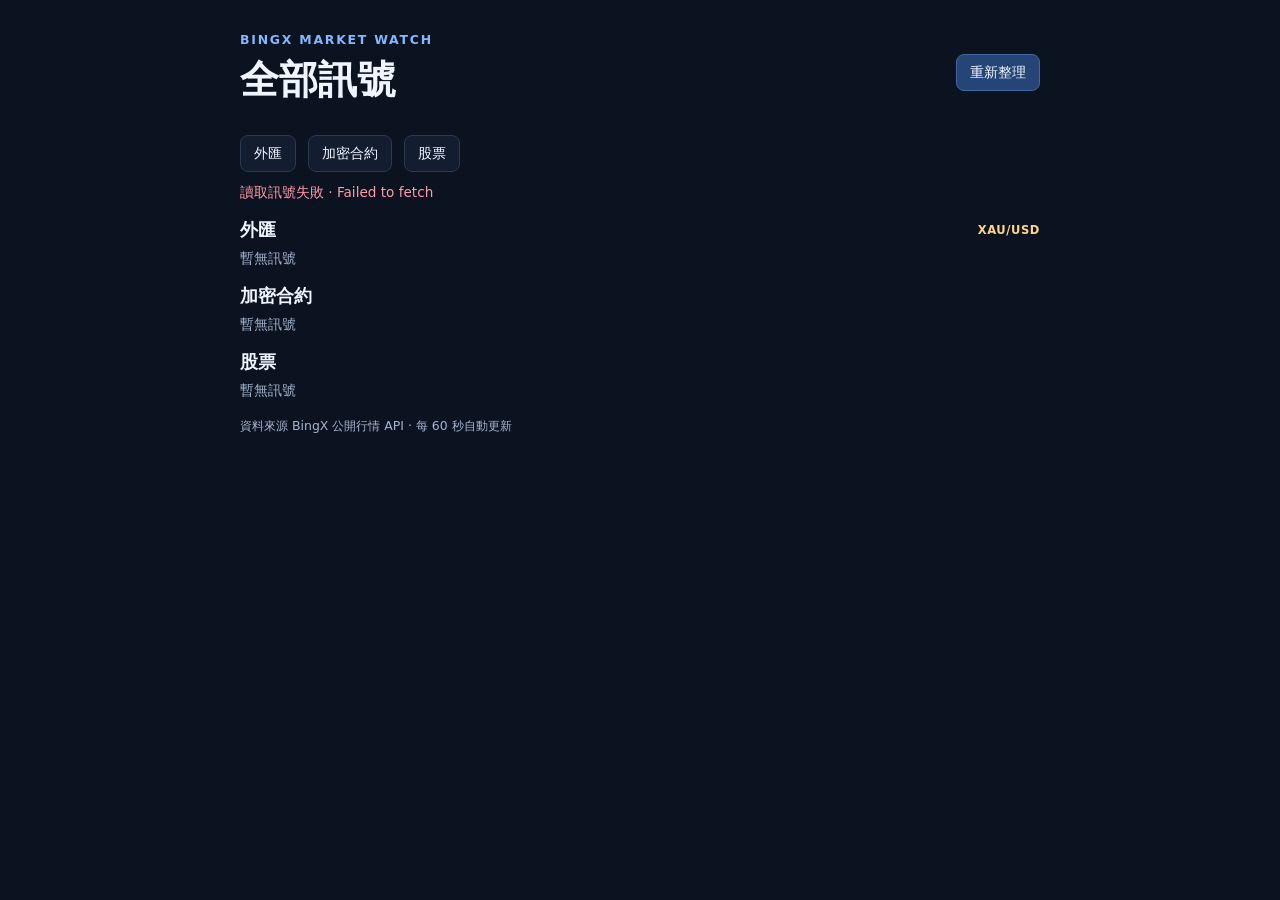
==== commit da3ce6c9: "update index" ====
--- a/index.html
+++ b/index.html
@@ -3,7 +3,7 @@
 <head>
   <meta charset="utf-8">
   <meta name="viewport" content="width=device-width, initial-scale=1">
-  <title>BingX｜合約成交額排行</title>
+  <title>BingX｜全部訊號</title>
   <style>
     :root {
       color-scheme: dark;
@@ -47,7 +47,7 @@
     section { min-width: 0; }
     .section-head { margin-bottom: 8px; }
     .badge { font-size: .72rem; font-weight: 700; color: var(--accent); letter-spacing: .05em; }
-    #gold .badge { color: #ffd588; }
+    #forex .badge { color: #ffd588; }
     .cards {
       display: grid;
       grid-template-columns: repeat(2, minmax(0, 1fr));
@@ -66,24 +66,9 @@
       line-height: 1.3;
       overflow-wrap: anywhere;
     }
-    .card-title {
-      display: flex;
-      align-items: baseline;
-      gap: 5px;
-      margin: 0;
-      font-size: .86rem;
-    }
-    .rank { flex: none; color: var(--accent); font-size: .71rem; }
-    .metrics { display: grid; gap: 2px; margin: 5px 0 0; }
-    .metrics > div {
-      display: flex;
-      flex-wrap: wrap;
-      justify-content: space-between;
-      align-items: baseline;
-      gap: 0 5px;
-    }
-    .metrics dt { color: var(--muted); font-size: .68rem; }
-    .metrics dd { min-width: 0; margin: 0 0 0 auto; text-align: right; font-size: .78rem; font-weight: 650; }
+    .card-title { margin: 0; font-size: .86rem; }
+    .trend { margin-top: 4px; font-size: .95rem; font-weight: 750; }
+    .candle-time { margin-top: 3px; color: var(--muted); font-size: .68rem; }
     .empty { color: var(--muted); font-size: .85rem; }
     .up { color: var(--up); }
     .down { color: var(--down); }
@@ -95,99 +80,69 @@
     <header>
       <div>
         <div class="brand">BINGX MARKET WATCH</div>
-        <h1>合約成交額排行</h1>
+        <h1>全部訊號</h1>
       </div>
       <button id="refresh" type="button">重新整理</button>
     </header>
-    <nav aria-label="榜單導覽">
-      <a href="#gold">黃金</a>
-      <a href="#crypto">加密貨幣</a>
+    <nav aria-label="訊號分類">
+      <a href="#forex">外匯</a>
+      <a href="#crypto">加密合約</a>
       <a href="#stocks">股票</a>
     </nav>
-    <p id="status" class="muted" role="status">正在連線 BingX…</p>
+    <p id="status" class="muted" role="status">正在掃描 1 小時趨勢…</p>
     <div id="boards" class="boards"></div>
     <footer>資料來源 BingX 公開行情 API · 每 60 秒自動更新</footer>
   </main>
 
-  <template id="quote-card">
+  <template id="signal-card">
     <li class="card">
-      <h3 class="card-title"><span class="rank" aria-hidden="true"></span><span class="contract-name"></span></h3>
-      <dl class="metrics">
-        <div><dt>最新價</dt><dd class="price"></dd></div>
-        <div><dt>24h 漲跌</dt><dd class="change"></dd></div>
-      </dl>
+      <h3 class="card-title"></h3>
+      <p class="trend"></p>
+      <p class="candle-time"></p>
     </li>
   </template>
 
   <script>
     const markets = [
-      { id: 'gold', label: '黃金', badge: 'XAU/USD', limit: 1 },
-      { id: 'crypto', label: '加密貨幣', badge: 'TOP 30', limit: 30 },
-      { id: 'stocks', label: '股票', badge: 'TOP 10', limit: 10 },
+      { id: 'forex', label: '外匯', badge: 'XAU/USD' },
+      { id: 'crypto', label: '加密合約' },
+      { id: 'stocks', label: '股票' },
     ];
-    const goldSymbol = 'NCCOGOLD2USD-USDT';
     const status = document.querySelector('#status');
     const refreshButton = document.querySelector('#refresh');
-    const cardTemplate = document.querySelector('#quote-card');
-    const priceFormat = new Intl.NumberFormat('zh-TW', { maximumSignificantDigits: 10 });
-    const changeFormat = new Intl.NumberFormat('zh-TW', {
-      style: 'percent', signDisplay: 'exceptZero', minimumFractionDigits: 2, maximumFractionDigits: 2,
-    });
-    const timeFormat = new Intl.DateTimeFormat('zh-TW', { timeStyle: 'medium' });
+    const cardTemplate = document.querySelector('#signal-card');
+    const updateTime = new Intl.DateTimeFormat('zh-TW', { timeStyle: 'medium', timeZone: 'Asia/Taipei' });
+    const candleTime = new Intl.DateTimeFormat('zh-TW', { dateStyle: 'short', timeStyle: 'short', timeZone: 'Asia/Taipei' });
     let lastUpdate;
 
     for (const { id, label, badge } of markets) {
       document.querySelector('#boards').insertAdjacentHTML('beforeend', `
         <section id="${id}" aria-labelledby="${id}-title">
-          <div class="section-head"><h2 id="${id}-title">${label}</h2><span class="badge">${badge}</span></div>
-          <p class="empty">等待行情…</p>
-          <ol class="cards" role="list" aria-labelledby="${id}-title"></ol>
+          <div class="section-head"><h2 id="${id}-title">${label}</h2><span class="badge">${badge ?? ''}</span></div>
+          <p class="empty">等待掃描…</p>
+          <ul class="cards" role="list" aria-labelledby="${id}-title"></ul>
         </section>`);
     }
 
-    function number(value) {
-      return value == null || String(value).trim() === '' ? NaN : Number(value);
-    }
-
-    function selectMarkets({ quotes, classifications }) {
-      const types = new Map(classifications.map(({ symbol, contractType }) => [symbol, contractType]));
-      const groups = { gold: [], crypto: [], stocks: [] };
-      for (const quote of quotes) {
-        const { symbol } = quote;
-        const turnover = number(quote.quoteVolume);
-        if (typeof symbol !== 'string' || !symbol.endsWith('-USDT') || !Number.isFinite(turnover) || turnover < 0) continue;
-
-        const type = types.get(symbol);
-        const row = { ...quote, turnover };
-        if (symbol === goldSymbol) groups.gold.push(row);
-        else if (type === 'nonCryptoStock') groups.stocks.push(row);
-        else if (!type && !/^(?:NCCO|NCFX|NCSK|NCSI)/.test(symbol)) groups.crypto.push(row);
-      }
-      return groups;
-    }
-
-    function renderMarket({ id, limit }, quotes) {
+    function renderMarket({ id }, { signals, total, scanned }) {
       const board = document.getElementById(id);
-      const ranked = quotes.sort((a, b) => b.turnover - a.turnover || a.symbol.localeCompare(b.symbol)).slice(0, limit);
       const empty = board.querySelector('.empty');
-      empty.hidden = ranked.length > 0;
-      empty.textContent = '目前沒有行情';
+      empty.hidden = signals.length > 0;
+      empty.textContent = total === 0 ? '目前沒有可掃描的標的'
+        : scanned === 0 ? '暫無可判斷的 K 線'
+          : '目前沒有符合條件的訊號';
 
       const cards = document.createDocumentFragment();
-      ranked.forEach((quote, index) => {
+      for (const { symbol, trend, closedAt } of signals) {
         const card = cardTemplate.content.cloneNode(true);
-        const price = number(quote.lastPrice);
-        const change = number(quote.priceChangePercent);
-        const name = id === 'gold' ? 'XAU/USD' : quote.symbol.replace(/^NCSK(.+)2USD-USDT$/, '$1');
-        card.querySelector('.rank').textContent = `#${index + 1}`;
-        card.querySelector('.contract-name').textContent = name;
-        card.querySelector('.price').textContent = Number.isFinite(price) ? priceFormat.format(price) : '—';
-        const changeValue = card.querySelector('.change');
-        changeValue.textContent = Number.isFinite(change) ? changeFormat.format(change / 100) : '—';
-        if (change > 0) changeValue.classList.add('up');
-        if (change < 0) changeValue.classList.add('down');
+        const bullish = trend === 'bullish';
+        card.querySelector('.card-title').textContent = id === 'forex' ? 'XAU/USD' : symbol.replace(/^NCSK(.+)2USD-USDT$/, '$1');
+        const label = card.querySelector('.trend');
+        label.textContent = bullish ? '多頭' : '空頭';
+        label.classList.add(bullish ? 'up' : 'down');
+        card.querySelector('.candle-time').textContent = `K 線收盤 ${candleTime.format(closedAt)}`;
         cards.append(card);
-      });
+      }
       board.querySelector('.cards').replaceChildren(cards);
     }
 
@@ -195,20 +150,26 @@
       if (refreshButton.disabled) return;
       refreshButton.disabled = true;
       status.classList.remove('error');
-      status.textContent = '正在更新 BingX 行情…';
+      status.textContent = '正在掃描 1 小時趨勢…';
       try {
-        const response = await fetch('https://bingx-markets.ootdacc519.workers.dev/api/markets');
+        const response = await fetch('https://bingx-markets.ootdacc519.workers.dev/api/signals');
+        if (!response.ok) throw new Error(`HTTP ${response.status}`);
         const data = await response.json();
-        if (!response.ok) throw new Error(data.error || `HTTP ${response.status}`);
-        const groups = selectMarkets(data);
-        for (const market of markets) renderMarket(market, groups[market.id]);
-        lastUpdate = timeFormat.format(data.fetchedAt);
-        status.textContent = `最後更新 ${lastUpdate}`;
+        const counts = { total: 0, scanned: 0 };
+        for (const market of markets) {
+          const board = data.markets[market.id];
+          renderMarket(market, board);
+          counts.total += board.total;
+          counts.scanned += board.scanned;
+        }
+        lastUpdate = updateTime.format(data.fetchedAt);
+        const pending = counts.total - counts.scanned;
+        status.textContent = `掃描更新 ${lastUpdate}${pending ? ` · ${pending} 個標的暫無法判斷` : ''}`;
       } catch (error) {
         status.classList.add('error');
-        status.textContent = `讀取失敗 · ${error.message}${lastUpdate ? ` · 上次更新 ${lastUpdate}` : ''}`;
+        status.textContent = `讀取訊號失敗 · ${error.message}${lastUpdate ? ` · 上次更新 ${lastUpdate}` : ''}`;
         if (!lastUpdate) {
-          for (const message of document.querySelectorAll('.empty')) message.textContent = '暫無行情';
+          for (const message of document.querySelectorAll('.empty')) message.textContent = '暫無訊號';
         }
       } finally {
         refreshButton.disabled = false;
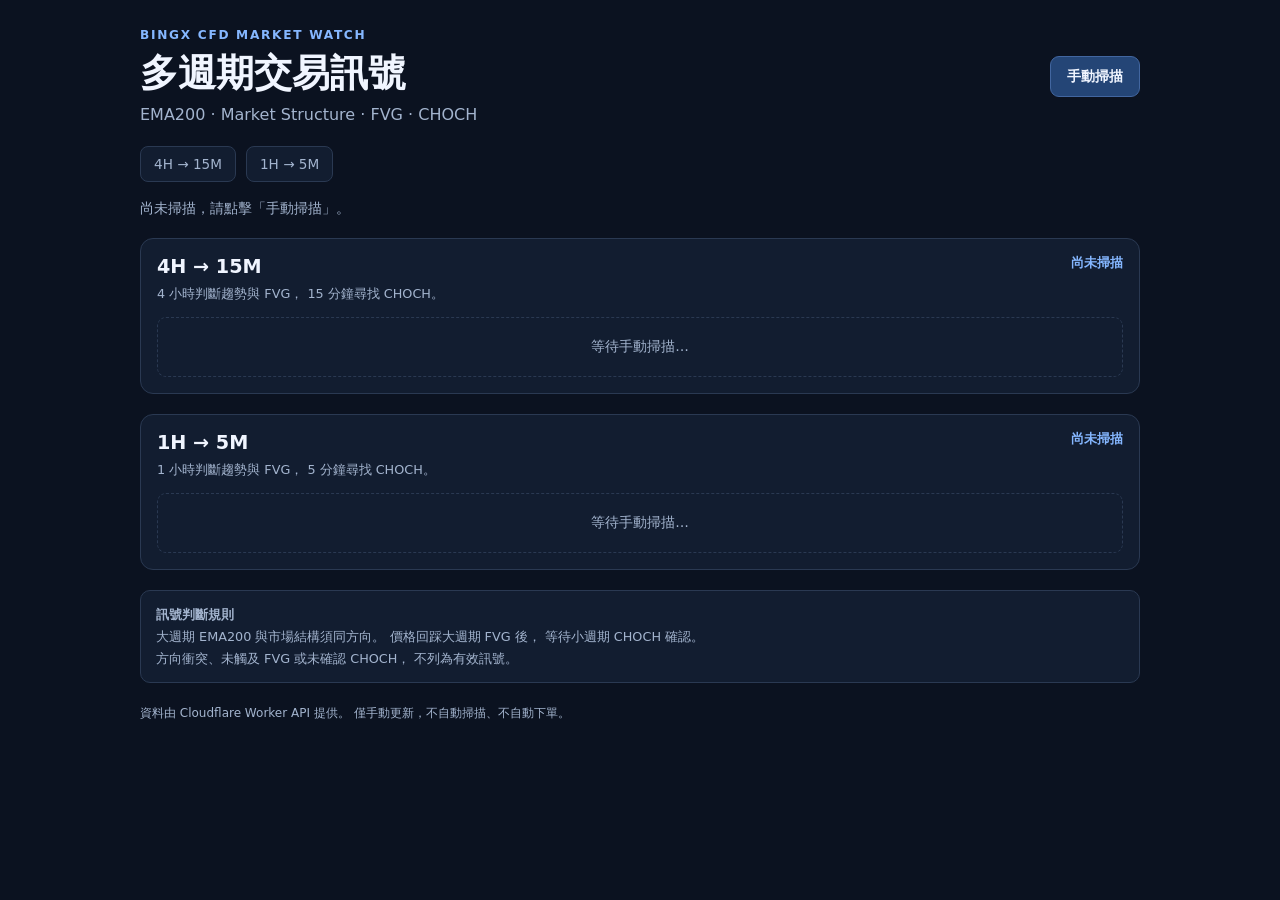
==== commit dc466150: "Update index.html" ====
--- a/index.html
+++ b/index.html
@@ -1,184 +1,1180 @@
+
 <!doctype html>
 <html lang="zh-Hant">
 <head>
   <meta charset="utf-8">
   <meta name="viewport" content="width=device-width, initial-scale=1">
-  <title>BingX｜全部訊號</title>
+
+  <title>BingX CFD</title>
+
   <style>
     :root {
       color-scheme: dark;
       font-family: system-ui, "Microsoft JhengHei", sans-serif;
+
       background: #0b1220;
       color: #f0f5ff;
+
       --panel: #121d30;
+      --panel-soft: #18263c;
       --line: #2a3952;
+
       --muted: #a3b4ce;
       --accent: #85b7ff;
+
       --up: #67e2ad;
       --down: #ff9ba7;
-    }
-    * { box-sizing: border-box; }
-    body { margin: 0; }
-    main { width: min(100% - 24px, 800px); margin: 0 auto; padding: 32px 0 48px; }
-    header, .section-head, nav { display: flex; align-items: center; gap: 12px; flex-wrap: wrap; }
-    header, .section-head { justify-content: space-between; }
-    .brand { color: var(--accent); font-size: .78rem; font-weight: 800; letter-spacing: .14em; }
-    h1 { margin: 6px 0; font-size: clamp(1.65rem, 5vw, 2.45rem); }
-    h2 { margin: 0; font-size: 1.12rem; }
-    p { margin: 0; }
-    .muted { color: var(--muted); }
-    button, nav a {
+      --warning: #ffd588;
+    }
+
+    * {
+      box-sizing: border-box;
+    }
+
+    body {
+      margin: 0;
+      min-height: 100vh;
+    }
+
+    main {
+      width: min(100% - 24px, 1000px);
+      margin: 0 auto;
+      padding: 28px 0 48px;
+    }
+
+    header {
+      display: flex;
+      justify-content: space-between;
+      align-items: center;
+      flex-wrap: wrap;
+      gap: 14px;
+    }
+
+    .brand {
+      color: var(--accent);
+      font-size: .76rem;
+      font-weight: 800;
+      letter-spacing: .14em;
+    }
+
+    h1 {
+      margin: 6px 0;
+      font-size: clamp(1.65rem, 5vw, 2.4rem);
+    }
+
+    h2 {
+      margin: 0;
+      font-size: 1.2rem;
+    }
+
+    h3 {
+      margin: 0;
+      font-size: 1rem;
+    }
+
+    p {
+      margin: 0;
+    }
+
+    .muted {
+      color: var(--muted);
+    }
+
+    button {
+      border: 1px solid #4266a0;
+      border-radius: 9px;
+
+      background: #244576;
+      color: #f0f5ff;
+
+      padding: 10px 16px;
+
+      font: inherit;
+      font-size: .9rem;
+      font-weight: 650;
+
+      cursor: pointer;
+    }
+
+    button:hover {
+      border-color: var(--accent);
+      background: #2d548b;
+    }
+
+    button:disabled {
+      opacity: .6;
+      cursor: wait;
+    }
+
+    nav {
+      display: flex;
+      flex-wrap: wrap;
+      gap: 10px;
+      margin: 22px 0 16px;
+    }
+
+    nav a {
+      padding: 9px 13px;
+
       border: 1px solid var(--line);
       border-radius: 8px;
+
       background: var(--panel);
-      color: inherit;
-      padding: 8px 13px;
+      color: var(--muted);
+
       text-decoration: none;
-      font: inherit;
-      font-size: .88rem;
-    }
-    button { cursor: pointer; background: #244576; border-color: #4266a0; }
-    button:hover, nav a:hover { border-color: var(--accent); }
-    button:disabled { opacity: .65; cursor: wait; }
-    nav { margin: 22px 0 12px; }
-    #status { min-height: 1.5em; font-size: .85rem; }
-    #status.error { color: var(--down); }
-    .boards { display: grid; gap: 16px; margin-top: 14px; }
-    section { min-width: 0; }
-    .section-head { margin-bottom: 8px; }
-    .badge { font-size: .72rem; font-weight: 700; color: var(--accent); letter-spacing: .05em; }
-    #forex .badge { color: #ffd588; }
+      font-size: .85rem;
+    }
+
+    nav a:hover {
+      color: var(--accent);
+      border-color: var(--accent);
+    }
+
+    #status {
+      min-height: 1.5em;
+      margin: 12px 0 18px;
+
+      font-size: .85rem;
+      line-height: 1.6;
+      overflow-wrap: anywhere;
+    }
+
+    #status.error {
+      color: var(--down);
+    }
+
+    .boards {
+      display: grid;
+      gap: 20px;
+    }
+
+    .strategy {
+      min-width: 0;
+
+      padding: 16px;
+
+      border: 1px solid var(--line);
+      border-radius: 13px;
+
+      background: var(--panel);
+    }
+
+    .section-head {
+      display: flex;
+      justify-content: space-between;
+      align-items: flex-start;
+
+      flex-wrap: wrap;
+      gap: 12px;
+
+      margin-bottom: 14px;
+    }
+
+    .strategy-description {
+      margin-top: 6px;
+
+      color: var(--muted);
+      font-size: .8rem;
+      line-height: 1.5;
+    }
+
+    .count {
+      color: var(--accent);
+      font-size: .8rem;
+      font-weight: 700;
+    }
+
     .cards {
       display: grid;
       grid-template-columns: repeat(2, minmax(0, 1fr));
-      gap: 8px;
+
+      gap: 10px;
+      padding: 0;
+      margin: 0;
+
       list-style: none;
-      margin: 0;
-      padding: 0;
-    }
+    }
+
     .card {
       min-width: 0;
-      padding: 8px 10px;
+
+      padding: 14px;
+
       border: 1px solid var(--line);
       border-radius: 10px;
+
+      background: var(--panel-soft);
+
+      font-variant-numeric: tabular-nums;
+      overflow-wrap: anywhere;
+    }
+
+    .card-head {
+      display: flex;
+      justify-content: space-between;
+      align-items: center;
+
+      flex-wrap: wrap;
+      gap: 8px;
+    }
+
+    .symbol {
+      font-size: 1rem;
+      font-weight: 750;
+    }
+
+    .direction {
+      font-size: .88rem;
+      font-weight: 800;
+    }
+
+    .up {
+      color: var(--up);
+    }
+
+    .down {
+      color: var(--down);
+    }
+
+    .metrics {
+      display: grid;
+      grid-template-columns: 1fr 1fr;
+
+      gap: 10px;
+      margin-top: 15px;
+    }
+
+    .metric {
+      min-width: 0;
+    }
+
+    .metric-label {
+      color: var(--muted);
+      font-size: .72rem;
+    }
+
+    .metric-value {
+      margin-top: 4px;
+      font-size: .87rem;
+      font-weight: 650;
+      overflow-wrap: anywhere;
+    }
+
+    .signal-time {
+      margin-top: 14px;
+      padding-top: 10px;
+
+      border-top: 1px solid var(--line);
+
+      color: var(--muted);
+      font-size: .72rem;
+      line-height: 1.6;
+    }
+
+    .empty {
+      padding: 20px 12px;
+
+      border: 1px dashed var(--line);
+      border-radius: 9px;
+
+      text-align: center;
+
+      color: var(--muted);
+      font-size: .85rem;
+    }
+
+    .notice {
+      margin-top: 20px;
+      padding: 13px 15px;
+
+      border: 1px solid var(--line);
+      border-radius: 10px;
+
       background: var(--panel);
-      font-variant-numeric: tabular-nums;
-      line-height: 1.3;
-      overflow-wrap: anywhere;
-    }
-    .card-title { margin: 0; font-size: .86rem; }
-    .trend { margin-top: 4px; font-size: .95rem; font-weight: 750; }
-    .candle-time { margin-top: 3px; color: var(--muted); font-size: .68rem; }
-    .empty { color: var(--muted); font-size: .85rem; }
-    .up { color: var(--up); }
-    .down { color: var(--down); }
-    footer { margin-top: 18px; font-size: .78rem; color: var(--muted); }
+
+      color: var(--muted);
+      font-size: .8rem;
+      line-height: 1.7;
+    }
+
+    footer {
+      margin-top: 20px;
+      color: var(--muted);
+
+      font-size: .75rem;
+      line-height: 1.7;
+    }
+
+    [hidden] {
+      display: none !important;
+    }
+
+    @media (max-width: 600px) {
+      main {
+        width: min(100% - 20px, 1000px);
+        padding-top: 20px;
+      }
+
+      .strategy {
+        padding: 12px;
+      }
+
+      .cards {
+        grid-template-columns: 1fr;
+      }
+
+      .card {
+        padding: 12px;
+      }
+
+      .metrics {
+        gap: 12px 8px;
+      }
+    }
   </style>
 </head>
+
 <body>
   <main>
+
     <header>
       <div>
-        <div class="brand">BINGX MARKET WATCH</div>
-        <h1>全部訊號</h1>
+        <div class="brand">BINGX CFD MARKET WATCH</div>
+        <h1>多週期交易訊號</h1>
+        <p class="muted">
+          EMA200 · Market Structure · FVG · CHOCH
+        </p>
       </div>
-      <button id="refresh" type="button">重新整理</button>
+
+      <button id="refresh" type="button">
+        手動掃描
+      </button>
     </header>
-    <nav aria-label="訊號分類">
-      <a href="#forex">外匯</a>
-      <a href="#crypto">加密合約</a>
-      <a href="#stocks">股票</a>
+
+    <nav aria-label="策略分類">
+      <a href="#strategy-4h-15m">
+        4H → 15M
+      </a>
+
+      <a href="#strategy-1h-5m">
+        1H → 5M
+      </a>
     </nav>
-    <p id="status" class="muted" role="status">正在掃描 1 小時趨勢…</p>
-    <div id="boards" class="boards"></div>
-    <footer>資料來源 BingX 公開行情 API · 每 60 秒自動更新</footer>
+
+    <p id="status" class="muted" role="status">
+      尚未掃描，請點擊「手動掃描」。
+    </p>
+
+    <div class="boards">
+
+      <!-- 4H -> 15M -->
+      <section
+        id="strategy-4h-15m"
+        class="strategy"
+        aria-labelledby="title-4h-15m"
+      >
+        <div class="section-head">
+
+          <div>
+            <h2 id="title-4h-15m">
+              4H → 15M
+            </h2>
+
+            <p class="strategy-description">
+              4 小時判斷趨勢與 FVG，
+              15 分鐘尋找 CHOCH。
+            </p>
+          </div>
+
+          <span id="count-4h-15m" class="count">
+            尚未掃描
+          </span>
+
+        </div>
+
+        <p id="empty-4h-15m" class="empty">
+          等待手動掃描…
+        </p>
+
+        <ul
+          id="cards-4h-15m"
+          class="cards"
+          role="list"
+          aria-labelledby="title-4h-15m"
+        ></ul>
+      </section>
+
+      <!-- 1H -> 5M -->
+      <section
+        id="strategy-1h-5m"
+        class="strategy"
+        aria-labelledby="title-1h-5m"
+      >
+        <div class="section-head">
+
+          <div>
+            <h2 id="title-1h-5m">
+              1H → 5M
+            </h2>
+
+            <p class="strategy-description">
+              1 小時判斷趨勢與 FVG，
+              5 分鐘尋找 CHOCH。
+            </p>
+          </div>
+
+          <span id="count-1h-5m" class="count">
+            尚未掃描
+          </span>
+
+        </div>
+
+        <p id="empty-1h-5m" class="empty">
+          等待手動掃描…
+        </p>
+
+        <ul
+          id="cards-1h-5m"
+          class="cards"
+          role="list"
+          aria-labelledby="title-1h-5m"
+        ></ul>
+      </section>
+
+    </div>
+
+    <div class="notice">
+      <strong>訊號判斷規則</strong>
+      <p>
+        大週期 EMA200 與市場結構須同方向。
+        價格回踩大週期 FVG 後，
+        等待小週期 CHOCH 確認。
+      </p>
+      <p>
+        方向衝突、未觸及 FVG 或未確認 CHOCH，
+        不列為有效訊號。
+      </p>
+    </div>
+
+    <footer>
+      資料由 Cloudflare Worker API 提供。
+      僅手動更新，不自動掃描、不自動下單。
+      <p id="source"></p>
+    </footer>
+
   </main>
 
+  <!-- 訊號卡片模板 -->
   <template id="signal-card">
     <li class="card">
-      <h3 class="card-title"></h3>
-      <p class="trend"></p>
-      <p class="candle-time"></p>
+
+      <div class="card-head">
+
+        <h3 class="symbol"></h3>
+
+        <span class="direction"></span>
+
+      </div>
+
+      <div class="metrics"></div>
+
+      <div class="signal-time"></div>
+
     </li>
   </template>
 
   <script>
-    const markets = [
-      { id: 'forex', label: '外匯', badge: 'XAU/USD' },
-      { id: 'crypto', label: '加密合約' },
-      { id: 'stocks', label: '股票' },
+    "use strict";
+
+    // ============================================
+    // API 設定
+    // ============================================
+
+    const API_URL =
+      "https://bingx-markets.ootdacc519.workers.dev/api/signals";
+
+    const REQUEST_TIMEOUT = 15000;
+
+    // 新版後端資料協定
+    const SCHEMA_VERSION = "cfd-v2";
+
+    // ============================================
+    // 策略設定
+    // ============================================
+
+    const strategies = [
+      {
+        key: "4h_15m",
+        id: "4h-15m",
+        higherTimeframe: "4H",
+        lowerTimeframe: "15M"
+      },
+      {
+        key: "1h_5m",
+        id: "1h-5m",
+        higherTimeframe: "1H",
+        lowerTimeframe: "5M"
+      }
     ];
-    const status = document.querySelector('#status');
-    const refreshButton = document.querySelector('#refresh');
-    const cardTemplate = document.querySelector('#signal-card');
-    const updateTime = new Intl.DateTimeFormat('zh-TW', { timeStyle: 'medium', timeZone: 'Asia/Taipei' });
-    const candleTime = new Intl.DateTimeFormat('zh-TW', { dateStyle: 'short', timeStyle: 'short', timeZone: 'Asia/Taipei' });
-    let lastUpdate;
-
-    for (const { id, label, badge } of markets) {
-      document.querySelector('#boards').insertAdjacentHTML('beforeend', `
-        <section id="${id}" aria-labelledby="${id}-title">
-          <div class="section-head"><h2 id="${id}-title">${label}</h2><span class="badge">${badge ?? ''}</span></div>
-          <p class="empty">等待掃描…</p>
-          <ul class="cards" role="list" aria-labelledby="${id}-title"></ul>
-        </section>`);
-    }
-
-    function renderMarket({ id }, { signals, total, scanned }) {
-      const board = document.getElementById(id);
-      const empty = board.querySelector('.empty');
-      empty.hidden = signals.length > 0;
-      empty.textContent = total === 0 ? '目前沒有可掃描的標的'
-        : scanned === 0 ? '暫無可判斷的 K 線'
-          : '目前沒有符合條件的訊號';
-
-      const cards = document.createDocumentFragment();
-      for (const { symbol, trend, closedAt } of signals) {
-        const card = cardTemplate.content.cloneNode(true);
-        const bullish = trend === 'bullish';
-        card.querySelector('.card-title').textContent = id === 'forex' ? 'XAU/USD' : symbol.replace(/^NCSK(.+)2USD-USDT$/, '$1');
-        const label = card.querySelector('.trend');
-        label.textContent = bullish ? '多頭' : '空頭';
-        label.classList.add(bullish ? 'up' : 'down');
-        card.querySelector('.candle-time').textContent = `K 線收盤 ${candleTime.format(closedAt)}`;
-        cards.append(card);
-      }
-      board.querySelector('.cards').replaceChildren(cards);
-    }
+
+    // ============================================
+    // DOM
+    // ============================================
+
+    const statusElement =
+      document.querySelector("#status");
+
+    const refreshButton =
+      document.querySelector("#refresh");
+
+    const cardTemplate =
+      document.querySelector("#signal-card");
+
+    const sourceElement =
+      document.querySelector("#source");
+
+    // ============================================
+    // 時間格式
+    // ============================================
+
+    const timeFormatter = new Intl.DateTimeFormat(
+      "zh-TW",
+      {
+        timeZone: "Asia/Taipei",
+        dateStyle: "short",
+        timeStyle: "medium"
+      }
+    );
+
+    let lastUpdate = null;
+
+    // ============================================
+    // 基礎工具
+    // ============================================
+
+    function finiteNumber(value) {
+      if (value === null || value === undefined || value === "") {
+        return null;
+      }
+
+      const number = Number(value);
+
+      return Number.isFinite(number)
+        ? number
+        : null;
+    }
+
+    function formatPrice(value) {
+      const number = finiteNumber(value);
+
+      if (number === null) {
+        return "—";
+      }
+
+      return new Intl.NumberFormat(
+        "en-US",
+        {
+          maximumFractionDigits: 5
+        }
+      ).format(number);
+    }
+
+    function formatTime(value) {
+      const timestamp = finiteNumber(value);
+
+      if (timestamp === null || timestamp <= 0) {
+        return "—";
+      }
+
+      const date = new Date(timestamp);
+
+      if (Number.isNaN(date.getTime())) {
+        return "—";
+      }
+
+      return timeFormatter.format(date);
+    }
+
+    function setStatus(message, isError = false) {
+      statusElement.textContent = message;
+
+      statusElement.classList.toggle(
+        "error",
+        isError
+      );
+    }
+
+    // ============================================
+    // 建立資訊欄位
+    // ============================================
+
+    function appendMetric(container, label, value) {
+      const metric = document.createElement("div");
+
+      metric.className = "metric";
+
+      const labelElement =
+        document.createElement("div");
+
+      labelElement.className = "metric-label";
+      labelElement.textContent = label;
+
+      const valueElement =
+        document.createElement("div");
+
+      valueElement.className = "metric-value";
+      valueElement.textContent = value;
+
+      metric.append(
+        labelElement,
+        valueElement
+      );
+
+      container.append(metric);
+    }
+
+    // ============================================
+    // 計算風報比
+    // ============================================
+
+    function calculateRiskReward(signal) {
+      const entry = finiteNumber(signal.entry);
+      const stop = finiteNumber(signal.stopLoss);
+      const target = finiteNumber(signal.takeProfit);
+
+      if (
+        entry === null ||
+        stop === null ||
+        target === null
+      ) {
+        return "—";
+      }
+
+      let risk;
+      let reward;
+
+      if (signal.direction === "long") {
+        risk = entry - stop;
+        reward = target - entry;
+      } else if (signal.direction === "short") {
+        risk = stop - entry;
+        reward = entry - target;
+      } else {
+        return "—";
+      }
+
+      if (risk <= 0 || reward <= 0) {
+        return "—";
+      }
+
+      const ratio = reward / risk;
+
+      if (!Number.isFinite(ratio)) {
+        return "—";
+      }
+
+      return "1 : " + ratio.toFixed(2);
+    }
+
+    // ============================================
+    // FVG 區域格式
+    // ============================================
+
+    function formatFVG(fvg) {
+      if (!fvg || typeof fvg !== "object") {
+        return "—";
+      }
+
+      const low = finiteNumber(fvg.low);
+      const high = finiteNumber(fvg.high);
+
+      if (
+        low === null ||
+        high === null ||
+        low > high
+      ) {
+        return "—";
+      }
+
+      return (
+        formatPrice(low) +
+        " ~ " +
+        formatPrice(high)
+      );
+    }
+
+    // ============================================
+    // 有效訊號檢查
+    // ============================================
+
+    function isValidSignal(signal) {
+      if (!signal || typeof signal !== "object") {
+        return false;
+      }
+
+      if (
+        signal.direction !== "long" &&
+        signal.direction !== "short"
+      ) {
+        return false;
+      }
+
+      if (
+        typeof signal.symbol !== "string" ||
+        !signal.symbol.trim()
+      ) {
+        return false;
+      }
+
+      // 必須已經回踩大週期 FVG
+      if (signal.fvg?.touched !== true) {
+        return false;
+      }
+
+      // 必須已確認小週期 CHOCH
+      if (signal.choch?.confirmed !== true) {
+        return false;
+      }
+
+      // 後端須已完成 EMA200、結構及方向判斷
+      if (signal.biasConfirmed !== true) {
+        return false;
+      }
+
+      return true;
+    }
+
+    // ============================================
+    // 建立訊號卡片
+    // ============================================
+
+    function createSignalCard(signal) {
+      const fragment =
+        cardTemplate.content.cloneNode(true);
+
+      const directionElement =
+        fragment.querySelector(".direction");
+
+      const symbolElement =
+        fragment.querySelector(".symbol");
+
+      const metricsElement =
+        fragment.querySelector(".metrics");
+
+      const timeElement =
+        fragment.querySelector(".signal-time");
+
+      const bullish =
+        signal.direction === "long";
+
+      symbolElement.textContent =
+        signal.symbol;
+
+      directionElement.textContent =
+        bullish ? "▲ LONG" : "▼ SHORT";
+
+      directionElement.classList.add(
+        bullish ? "up" : "down"
+      );
+
+      // ========================================
+      // 大週期資料
+      // ========================================
+
+      appendMetric(
+        metricsElement,
+        "市場結構",
+        signal.structure || "—"
+      );
+
+      appendMetric(
+        metricsElement,
+        "EMA200",
+        formatPrice(signal.ema200)
+      );
+
+      appendMetric(
+        metricsElement,
+        "FVG 區域",
+        formatFVG(signal.fvg)
+      );
+
+      appendMetric(
+        metricsElement,
+        "CHOCH",
+        signal.choch.confirmed
+          ? "已確認"
+          : "未確認"
+      );
+
+      // ========================================
+      // 交易參考價格
+      // ========================================
+
+      appendMetric(
+        metricsElement,
+        "參考進場",
+        formatPrice(signal.entry)
+      );
+
+      appendMetric(
+        metricsElement,
+        "止損 SL",
+        formatPrice(signal.stopLoss)
+      );
+
+      appendMetric(
+        metricsElement,
+        "止盈 TP",
+        formatPrice(signal.takeProfit)
+      );
+
+      appendMetric(
+        metricsElement,
+        "風報比",
+        calculateRiskReward(signal)
+      );
+
+      // ========================================
+      // 訊號時間
+      // ========================================
+
+      const chochTime =
+        formatTime(signal.choch.closedAt);
+
+      const candleTime =
+        formatTime(signal.closedAt);
+
+      timeElement.textContent =
+        "CHOCH 確認：" +
+        chochTime +
+        "（台灣時間）" +
+        "\n最新收盤：" +
+        candleTime;
+
+      timeElement.style.whiteSpace = "pre-line";
+
+      return fragment;
+    }
+
+    // ============================================
+    // 渲染策略
+    // ============================================
+
+    function renderStrategy(strategy, board) {
+      const id = strategy.id;
+
+      const cardsElement =
+        document.getElementById(
+          "cards-" + id
+        );
+
+      const emptyElement =
+        document.getElementById(
+          "empty-" + id
+        );
+
+      const countElement =
+        document.getElementById(
+          "count-" + id
+        );
+
+      if (
+        !board ||
+        typeof board !== "object" ||
+        !Array.isArray(board.signals)
+      ) {
+        throw new Error(
+          strategy.higherTimeframe +
+          " → " +
+          strategy.lowerTimeframe +
+          " 的資料格式不正確"
+        );
+      }
+
+      const total = Number.isFinite(Number(board.total))
+        ? Math.max(0, Number(board.total))
+        : 0;
+
+      const scanned = Number.isFinite(Number(board.scanned))
+        ? Math.max(0, Number(board.scanned))
+        : 0;
+
+      const failed = Number.isFinite(Number(board.failed))
+        ? Math.max(0, Number(board.failed))
+        : 0;
+
+      const validSignals =
+        board.signals.filter(isValidSignal);
+
+      const ignored =
+        board.signals.length - validSignals.length;
+
+      const fragment =
+        document.createDocumentFragment();
+
+      for (const signal of validSignals) {
+        fragment.append(
+          createSignalCard(signal)
+        );
+      }
+
+      cardsElement.replaceChildren(fragment);
+
+      countElement.textContent =
+        validSignals.length +
+        " 個訊號 · " +
+        scanned +
+        "/" +
+        total +
+        " 已掃描";
+
+      if (failed > 0) {
+        countElement.textContent +=
+          " · " + failed + " 失敗";
+      }
+
+      if (ignored > 0) {
+        countElement.textContent +=
+          " · " + ignored + " 未通過驗證";
+      }
+
+      emptyElement.hidden =
+        validSignals.length > 0;
+
+      if (validSignals.length === 0) {
+        if (total === 0) {
+          emptyElement.textContent =
+            "目前沒有可掃描的 CFD 商品";
+        } else if (scanned === 0) {
+          emptyElement.textContent =
+            "目前沒有完成分析的 K 線資料";
+        } else if (ignored > 0) {
+          emptyElement.textContent =
+            "目前沒有通過完整條件驗證的訊號";
+        } else {
+          emptyElement.textContent =
+            "目前沒有符合條件的交易訊號";
+        }
+      }
+
+      return {
+        total,
+        scanned,
+        failed,
+        signals: validSignals.length,
+        ignored
+      };
+    }
+
+    // ============================================
+    // 驗證 API 回傳格式
+    // ============================================
+
+    function validateResponse(data) {
+      if (!data || typeof data !== "object") {
+        throw new Error("API 未回傳有效資料");
+      }
+
+      if (
+        data.schemaVersion !== SCHEMA_VERSION ||
+        data.marketType !== "cfd"
+      ) {
+        throw new Error(
+          "目前 Worker 尚未支援 CFD V2 雙週期格式，" +
+          "請先更新後端分析程式。"
+        );
+      }
+
+      if (
+        !data.strategies ||
+        typeof data.strategies !== "object"
+      ) {
+        throw new Error(
+          "API 缺少 strategies 資料"
+        );
+      }
+
+      for (const strategy of strategies) {
+        const board =
+          data.strategies[strategy.key];
+
+        if (
+          !board ||
+          !Array.isArray(board.signals)
+        ) {
+          throw new Error(
+            "API 缺少策略 " +
+            strategy.key +
+            " 的有效資料"
+          );
+        }
+      }
+
+      return true;
+    }
+
+    // ============================================
+    // 手動掃描
+    // ============================================
 
     async function refresh() {
-      if (refreshButton.disabled) return;
+      if (refreshButton.disabled) {
+        return;
+      }
+
       refreshButton.disabled = true;
-      status.classList.remove('error');
-      status.textContent = '正在掃描 1 小時趨勢…';
+      refreshButton.textContent = "掃描中…";
+
+      setStatus(
+        "正在讀取 CFD 多週期交易訊號…"
+      );
+
+      const controller = new AbortController();
+
+      const timeout = setTimeout(
+        () => controller.abort(),
+        REQUEST_TIMEOUT
+      );
+
       try {
-        const response = await fetch('https://bingx-markets.ootdacc519.workers.dev/api/signals');
-        if (!response.ok) throw new Error(`HTTP ${response.status}`);
+        const url = new URL(API_URL);
+
+        // 避免瀏覽器直接重用相同網址的快取。
+        // Worker 內部快取仍依後端設定。
+        url.searchParams.set(
+          "_t",
+          String(Date.now())
+        );
+
+        const response = await fetch(
+          url.toString(),
+          {
+            method: "GET",
+            cache: "no-store",
+            credentials: "omit",
+            signal: controller.signal
+          }
+        );
+
+        if (!response.ok) {
+          throw new Error(
+            "HTTP " + response.status
+          );
+        }
+
         const data = await response.json();
-        const counts = { total: 0, scanned: 0 };
-        for (const market of markets) {
-          const board = data.markets[market.id];
-          renderMarket(market, board);
-          counts.total += board.total;
-          counts.scanned += board.scanned;
+
+        validateResponse(data);
+
+        // 驗證所有策略後再更新畫面
+        const results = [];
+
+        for (const strategy of strategies) {
+          const board =
+            data.strategies[strategy.key];
+
+          results.push(
+            renderStrategy(strategy, board)
+          );
         }
-        lastUpdate = updateTime.format(data.fetchedAt);
-        const pending = counts.total - counts.scanned;
-        status.textContent = `掃描更新 ${lastUpdate}${pending ? ` · ${pending} 個標的暫無法判斷` : ''}`;
+
+        const totals = results.reduce(
+          (sum, item) => {
+            sum.total += item.total;
+            sum.scanned += item.scanned;
+            sum.failed += item.failed;
+            sum.signals += item.signals;
+            sum.ignored += item.ignored;
+
+            return sum;
+          },
+          {
+            total: 0,
+            scanned: 0,
+            failed: 0,
+            signals: 0,
+            ignored: 0
+          }
+        );
+
+        lastUpdate =
+          formatTime(data.fetchedAt);
+
+        setStatus(
+          "資料更新：" +
+          lastUpdate +
+          "（台灣時間）" +
+          " · 已掃描 " +
+          totals.scanned +
+          "/" +
+          totals.total +
+          " · 有效訊號 " +
+          totals.signals +
+          " 個" +
+          (
+            totals.failed > 0
+              ? " · 失敗 " + totals.failed
+              : ""
+          ) +
+          (
+            totals.ignored > 0
+              ? " · 未驗證 " + totals.ignored
+              : ""
+          )
+        );
+
+        sourceElement.textContent =
+          "行情來源：" +
+          (
+            typeof data.source === "string"
+              ? data.source
+              : "CFD 資料服務"
+          );
+
       } catch (error) {
-        status.classList.add('error');
-        status.textContent = `讀取訊號失敗 · ${error.message}${lastUpdate ? ` · 上次更新 ${lastUpdate}` : ''}`;
-        if (!lastUpdate) {
-          for (const message of document.querySelectorAll('.empty')) message.textContent = '暫無訊號';
+        let message;
+
+        if (error.name === "AbortError") {
+          message = "讀取逾時，請重新掃描";
+        } else {
+          message =
+            error.message || "未知錯誤";
         }
+
+        setStatus(
+          "讀取失敗：" +
+          message +
+          (
+            lastUpdate
+              ? " · 上次成功更新：" + lastUpdate
+              : ""
+          ),
+          true
+        );
+
       } finally {
+        clearTimeout(timeout);
+
         refreshButton.disabled = false;
-      }
-    }
-
-    refreshButton.addEventListener('click', refresh);
-    refresh();
-    setInterval(refresh, 60000);
+        refreshButton.textContent = "手動掃描";
+      }
+    }
+
+    // ============================================
+    // 只允許手動掃描
+    // ============================================
+
+    refreshButton.addEventListener(
+      "click",
+      refresh
+    );
+
+    // 不自動執行 refresh()
+    // 不使用 setInterval()
+    // 不進行任何自動下單
+
   </script>
 </body>
 </html>
